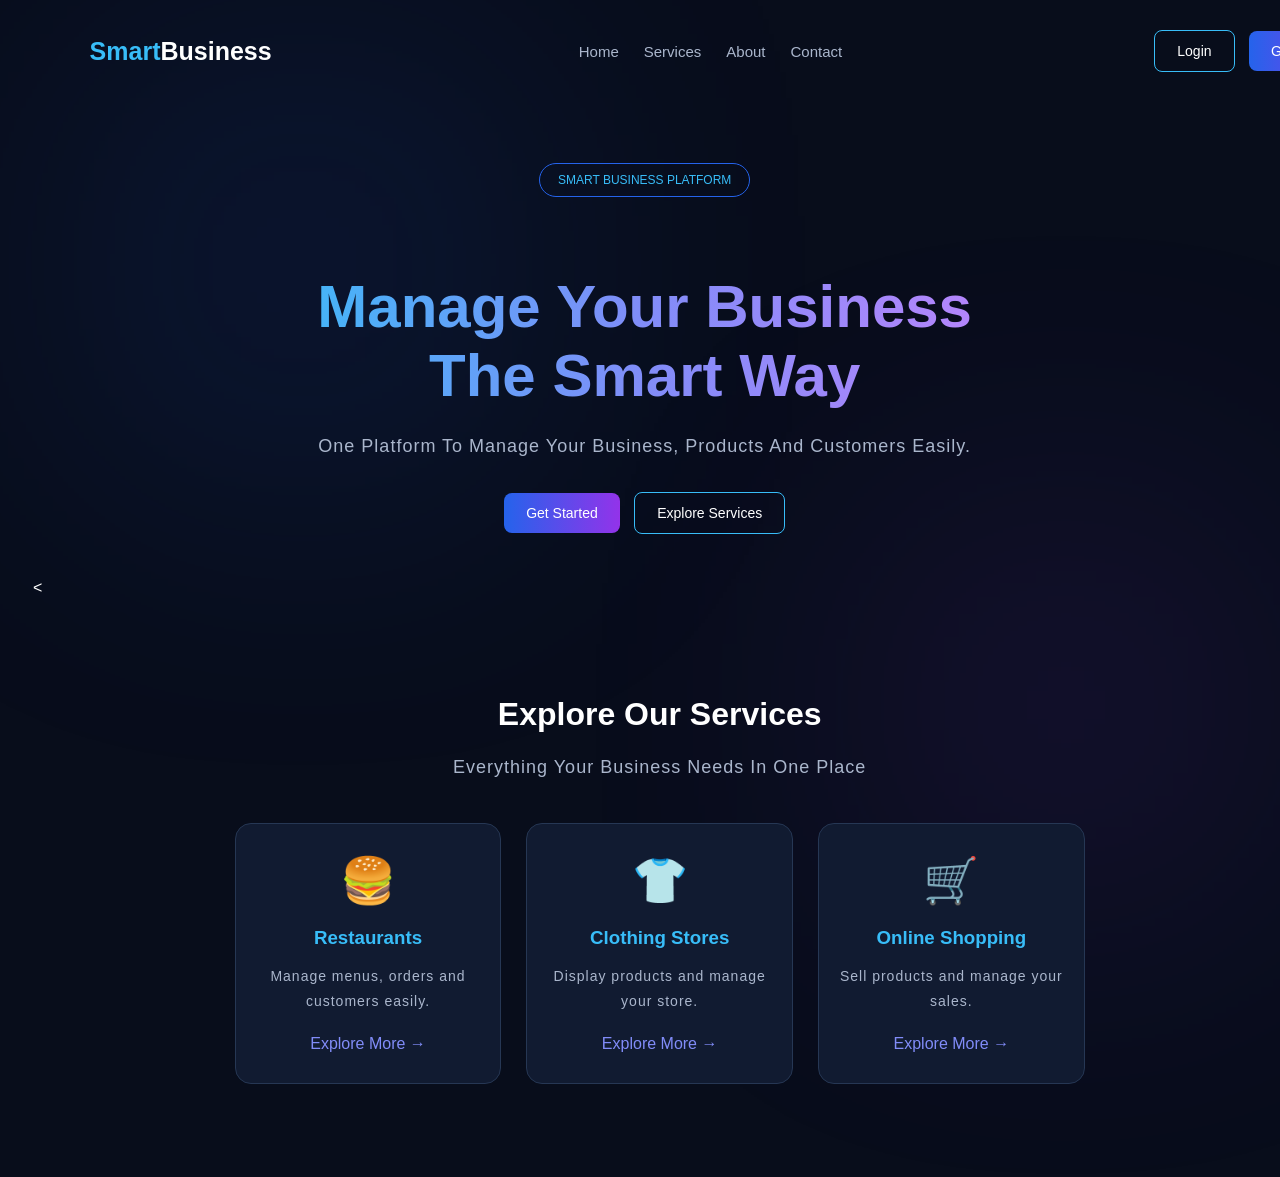
==== index.html @ e1685a40 "Update index.html" ====
<
<!DOCTYPE html>
<html lang="en">
<head>
    <meta charset="UTF-8">
    <meta name="viewport" content="width=device-width, initial-scale=1.0">
    <title>Smart Business</title>
    <link rel="stylesheet" href="style.css">
</head>

<body>

    <header>
        <div class="logo">Smart<span>Business</span></div>

        <nav>
            <a href="#">Home</a>
            <a href="#">Services</a>
            <a href="#">About</a>
            <a href="#">Contact</a>
        </nav>

        <div class="buttons">
            <button class="login" onclick="login()">Login</button>
            <button class="signup">Get Started</button>
        </div>
    </header>

    
<main>
    <section class="hero">
        <span class="tag">SMART BUSINESS PLATFORM</span>

        <h1>Manage Your Business <br> The Smart Way</h1>

        <p>
            One Platform To Manage Your Business,
            Products And Customers Easily.
        </p>

        <div class="hero-buttons">
            <button class="signup">Get Started</button>
            <button class="login">Explore Services</button>
        </div>
    </section>

    <section class="services">
        <h2>Explore Our Services</h2>

        <p class="services-text">
            Everything Your Business Needs In One Place
        </p>

        <div class="service-container">

            <div class="service-card">
                <div class="service-icon">🍔</div>
                <h3>Restaurants</h3>
                <p>Manage menus, orders and customers easily.</p>
                <a href="#">Explore More →</a>
            </div>

            <div class="service-card">
                <div class="service-icon">👕</div>
                <h3>Clothing Stores</h3>
                <p>Display products and manage your store.</p>
                <a href="#">Explore More →</a>
            </div>

            <div class="service-card">
                <div class="service-icon">🛒</div>
                <h3>Online Shopping</h3>
                <p>Sell products and manage your sales.</p>
                <a href="#">Explore More →</a>
            </div>

        </div>
    </section>
</main>

      <script src="script.js"></script>  

</body>
</html>
---- style.css ----
من
/* SMART BUSINESS - MAIN DESIGN */

* {
    margin: 0;
    padding: 0;
    box-sizing: border-box;
}

body {
    font-family: Arial, sans-serif;
    background: #080d1b;
    color: #ffffff;
    min-height: 100vh;
    display: flex;
    justify-content: center;
    align-items: center;
    text-align: center;
    padding: 25px;
}
header {
    position: absolute;
    top: 0;
    left: 0;
    width: 100%;
    padding: 25px 7%;
    display: flex;
    justify-content: space-between;
    align-items: center;
    flex-wrap: wrap;
    gap: 20px;
}

.logo {
    font-size: 25px;
    font-weight: bold;
    color: #38bdf8;
}

.logo span {
    color: white;
}

nav {
    display: flex;
    gap: 25px;
}

nav a {
    color: #aab6cc;
    text-decoration: none;
    font-size: 15px;
}

nav a:hover {
    color: #38bdf8;
}

button {
    padding: 12px 22px;
    border-radius: 8px;
    cursor: pointer;
    font-size: 14px;
    margin: 5px;
}

.login {
    background: transparent;
    border: 1px solid #38bdf8;
    color: white;
}

.signup {
    background: linear-gradient(90deg, #2563eb, #9333ea);
    border: none;
    color: white;
}

main {
    max-width: 850px;
    margin: auto;
}

main p {
    margin-bottom: 25px;
}

@media (max-width: 650px) {
    header {
        justify-content: center;
    }

    nav {
        justify-content: center;
        flex-wrap: wrap;
    }
}


h1 {
    font-size: clamp(32px, 7vw, 60px);
    font-weight: 800;
    margin-bottom: 20px;
    background: linear-gradient(
        90deg,
        #38bdf8,
        #818cf8,
        #c084fc
    );
    -webkit-background-clip: text;
    background-clip: text;
    color: transparent;
}

p {
    color: #aab6cc;
    font-size: 18px;
    line-height: 1.8;
    letter-spacing: 1px;
}

body::before {
    content: "";
    position: fixed;
    width: 350px;
    height: 350px;
    background: #2563eb;
    filter: blur(150px);
    opacity: 0.2;
    top: 10%;
    left: 10%;
    z-index: -1;
}

body::after {
    content: "";
    position: fixed;
    width: 300px;
    height: 300px;
    background: #9333ea;
    filter: blur(150px);
    opacity: 0.2;
    bottom: 5%;
    right: 5%;
    z-index: -1;
}

.hero {
    padding: 130px 15px 70px;
}

.tag {
    display: inline-block;
    color: #38bdf8;
    border: 1px solid #2563eb;
    padding: 9px 18px;
    border-radius: 30px;
    font-size: 12px;
    margin-bottom: 25px;
}

.services {
    width: 100%;
    padding: 60px 15px;
}

.services h2 {
    font-size: 32px;
    margin-bottom: 15px;
    color: #ffffff;
}

.services-text {
    color: #aab6cc;
    margin-bottom: 40px;
}

.service-container {
    display: grid;
    grid-template-columns: repeat(3, 1fr);
    gap: 25px;
    max-width: 1100px;
    margin: auto;
}

.service-card {
    background: #111b31;
    border: 1px solid #263754;
    padding: 30px 20px;
    border-radius: 16px;
    transition: 0.3s;
}

.service-card:hover {
    transform: translateY(-8px);
    border-color: #38bdf8;
}

.service-icon {
    font-size: 45px;
    margin-bottom: 20px;
}

.service-card h3 {
    color: #38bdf8;
    margin-bottom: 15px;
}

.service-card p {
    font-size: 14px;
    margin-bottom: 20px;
}

.service-card a {
    color: #818cf8;
    text-decoration: none;
}

@media (max-width: 750px) {
    .service-container {
        grid-template-columns: 1fr;
    }
}
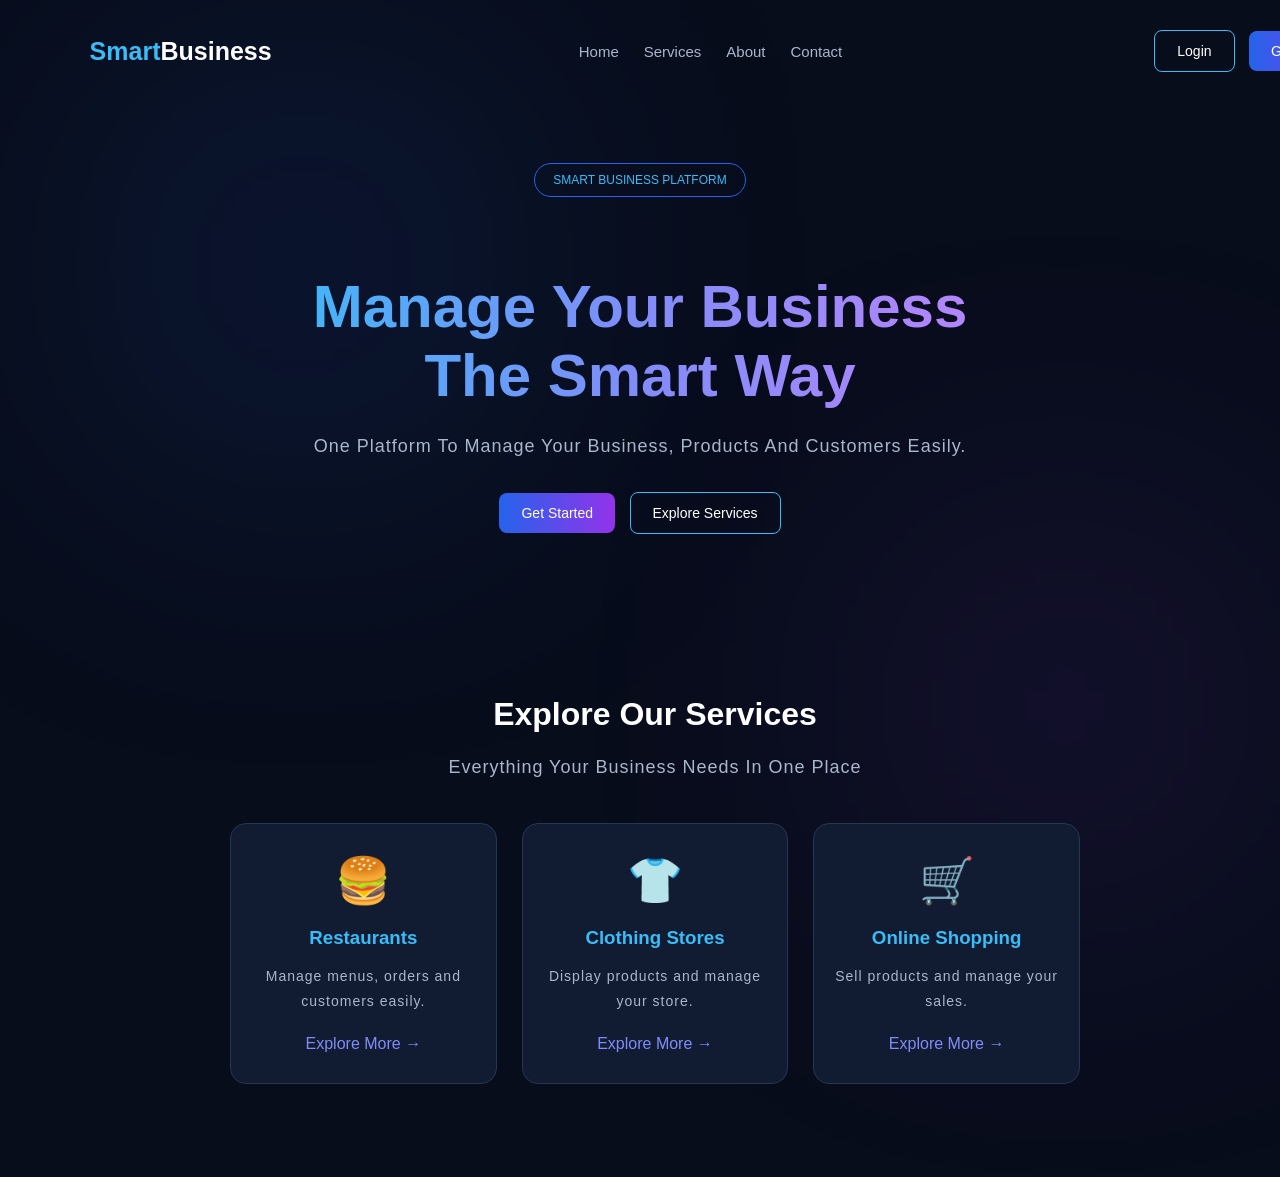
==== commit 0942100f: "Update index.html" ====
--- a/index.html
+++ b/index.html
@@ -1,7 +1,7 @@
 
-<
 <!DOCTYPE html>
 <html lang="en">
+
 <head>
     <meta charset="UTF-8">
     <meta name="viewport" content="width=device-width, initial-scale=1.0">
@@ -16,70 +16,82 @@
 
         <nav>
             <a href="#">Home</a>
-            <a href="#">Services</a>
+            <a href="#services">Services</a>
             <a href="#">About</a>
             <a href="#">Contact</a>
         </nav>
 
         <div class="buttons">
             <button class="login" onclick="login()">Login</button>
-            <button class="signup">Get Started</button>
+            <button class="signup" onclick="getStarted()">Get Started</button>
         </div>
     </header>
 
-    
-<main>
-    <section class="hero">
-        <span class="tag">SMART BUSINESS PLATFORM</span>
+    <main>
 
-        <h1>Manage Your Business <br> The Smart Way</h1>
+        <section class="hero">
+            <span class="tag">SMART BUSINESS PLATFORM</span>
 
-        <p>
-            One Platform To Manage Your Business,
-            Products And Customers Easily.
-        </p>
+            <h1>
+                Manage Your Business
+                <br>
+                The Smart Way
+            </h1>
 
-        <div class="hero-buttons">
-            <button class="signup">Get Started</button>
-            <button class="login">Explore Services</button>
-        </div>
-    </section>
+            <p>
+                One Platform To Manage Your Business,
+                Products And Customers Easily.
+            </p>
 
-    <section class="services">
-        <h2>Explore Our Services</h2>
+            <div class="hero-buttons">
+                <button class="signup" onclick="getStarted()">
+                    Get Started
+                </button>
 
-        <p class="services-text">
-            Everything Your Business Needs In One Place
-        </p>
+                <button class="login" onclick="document.getElementById('services').scrollIntoView({behavior:'smooth'})">
+                    Explore Services
+                </button>
+            </div>
+        </section>
 
-        <div class="service-container">
+        <section class="services" id="services">
 
-            <div class="service-card">
-                <div class="service-icon">🍔</div>
-                <h3>Restaurants</h3>
-                <p>Manage menus, orders and customers easily.</p>
-                <a href="#">Explore More →</a>
+            <h2>Explore Our Services</h2>
+
+            <p class="services-text">
+                Everything Your Business Needs In One Place
+            </p>
+
+            <div class="service-container">
+
+                <div class="service-card">
+                    <div class="service-icon">🍔</div>
+                    <h3>Restaurants</h3>
+                    <p>Manage menus, orders and customers easily.</p>
+                    <a href="#">Explore More →</a>
+                </div>
+
+                <div class="service-card">
+                    <div class="service-icon">👕</div>
+                    <h3>Clothing Stores</h3>
+                    <p>Display products and manage your store.</p>
+                    <a href="#">Explore More →</a>
+                </div>
+
+                <div class="service-card">
+                    <div class="service-icon">🛒</div>
+                    <h3>Online Shopping</h3>
+                    <p>Sell products and manage your sales.</p>
+                    <a href="#">Explore More →</a>
+                </div>
+
             </div>
 
-            <div class="service-card">
-                <div class="service-icon">👕</div>
-                <h3>Clothing Stores</h3>
-                <p>Display products and manage your store.</p>
-                <a href="#">Explore More →</a>
-            </div>
+        </section>
 
-            <div class="service-card">
-                <div class="service-icon">🛒</div>
-                <h3>Online Shopping</h3>
-                <p>Sell products and manage your sales.</p>
-                <a href="#">Explore More →</a>
-            </div>
+    </main>
 
-        </div>
-    </section>
-</main>
-
-      <script src="script.js"></script>  
+    <script src="script.js"></script>
 
 </body>
 </html>
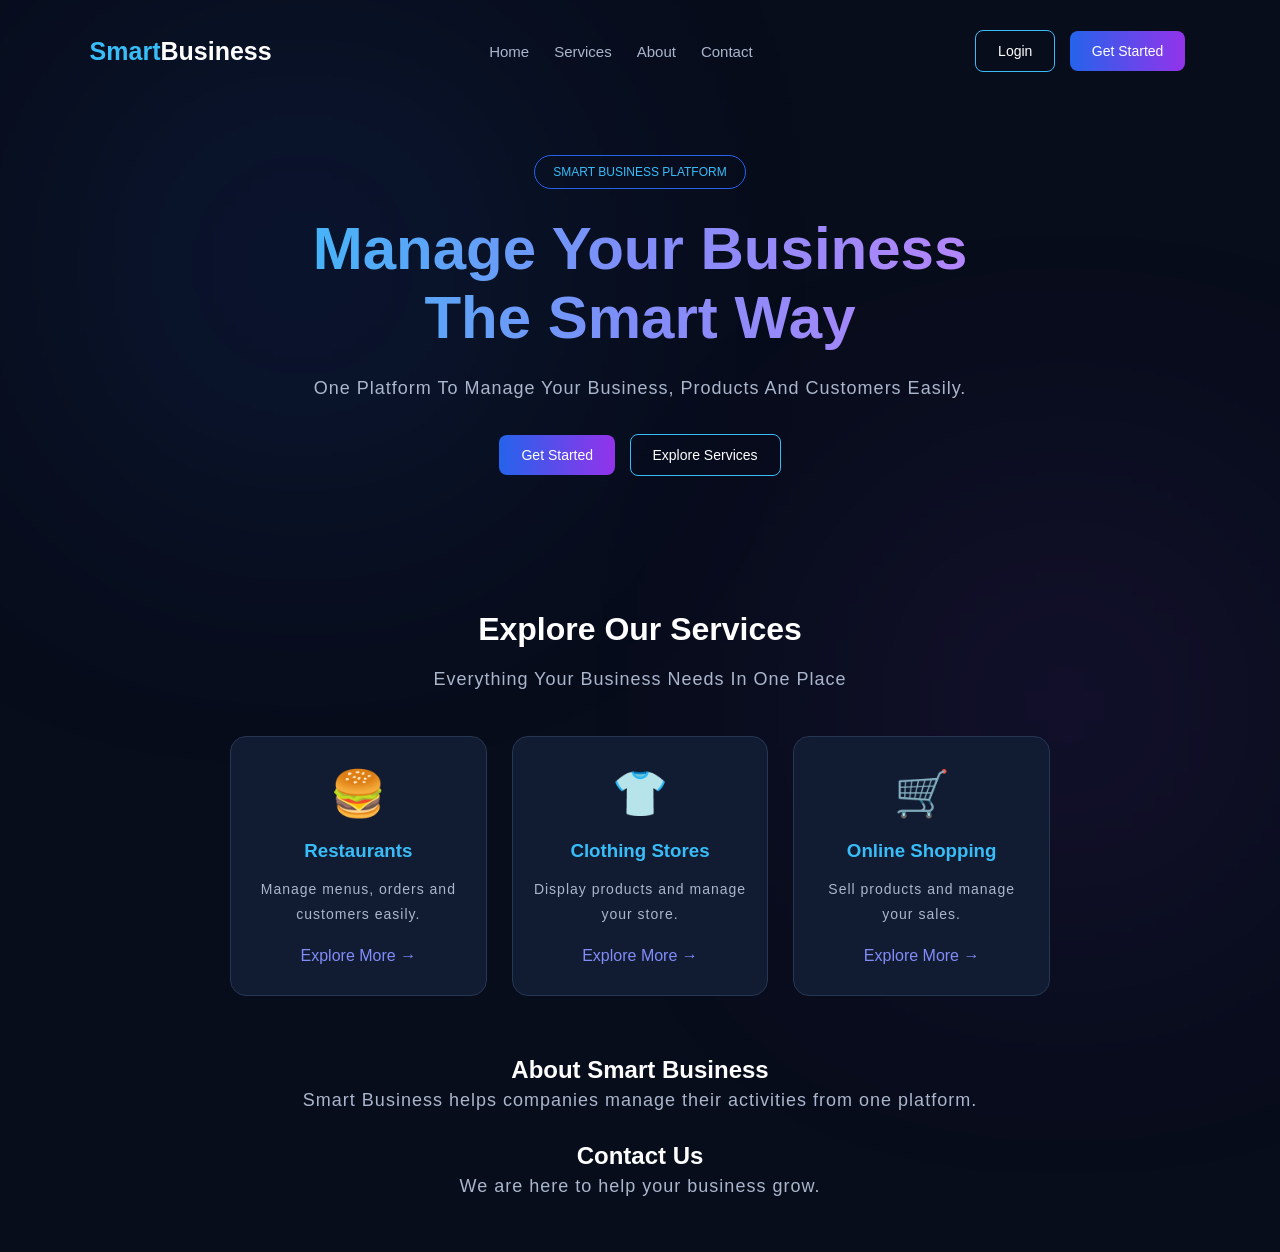
==== commit f03d900d: "Update index.html" ====
--- a/index.html
+++ b/index.html
@@ -1,3 +1,4 @@
+
 
 <!DOCTYPE html>
 <html lang="en">
@@ -15,21 +16,27 @@
         <div class="logo">Smart<span>Business</span></div>
 
         <nav>
-            <a href="#">Home</a>
+            <a href="index.html">Home</a>
             <a href="#services">Services</a>
-            <a href="#">About</a>
-            <a href="#">Contact</a>
+            <a href="#about">About</a>
+            <a href="#contact">Contact</a>
         </nav>
 
         <div class="buttons">
-            <button class="login" onclick="login()">Login</button>
-            <button class="signup" onclick="getStarted()">Get Started</button>
+            <button class="login" onclick="window.location.href='login.html'">
+                Login
+            </button>
+
+            <button class="signup" onclick="window.location.href='login.html'">
+                Get Started
+            </button>
         </div>
     </header>
 
     <main>
 
         <section class="hero">
+
             <span class="tag">SMART BUSINESS PLATFORM</span>
 
             <h1>
@@ -44,14 +51,17 @@
             </p>
 
             <div class="hero-buttons">
-                <button class="signup" onclick="getStarted()">
+
+                <button class="signup" onclick="window.location.href='login.html'">
                     Get Started
                 </button>
 
                 <button class="login" onclick="document.getElementById('services').scrollIntoView({behavior:'smooth'})">
                     Explore Services
                 </button>
+
             </div>
+
         </section>
 
         <section class="services" id="services">
@@ -89,6 +99,19 @@
 
         </section>
 
+        <section id="about">
+            <h2>About Smart Business</h2>
+            <p>
+                Smart Business helps companies manage
+                their activities from one platform.
+            </p>
+        </section>
+
+        <section id="contact">
+            <h2>Contact Us</h2>
+            <p>We are here to help your business grow.</p>
+        </section>
+
     </main>
 
     <script src="script.js"></script>
--- a/style.css
+++ b/style.css
@@ -1,4 +1,4 @@
-من
+
 /* SMART BUSINESS - MAIN DESIGN */
 
 * {
@@ -221,3 +221,62 @@
         grid-template-columns: 1fr;
     }
 }
+
+/* LOGIN PAGE DESIGN */
+
+.login-container {
+    width: 100%;
+    max-width: 430px;
+    margin: 100px auto 40px;
+    padding: 40px 30px;
+    background: #111b31;
+    border: 1px solid #263754;
+    border-radius: 18px;
+    text-align: left;
+}
+
+.login-container h1 {
+    font-size: 32px;
+    margin-bottom: 15px;
+}
+
+.login-container p {
+    font-size: 14px;
+    margin-bottom: 25px;
+}
+
+.login-container label {
+    display: block;
+    color: #ffffff;
+    margin: 18px 0 8px;
+}
+
+.login-container input {
+    width: 100%;
+    padding: 14px;
+    border-radius: 8px;
+    border: 1px solid #263754;
+    background: #080d1b;
+    color: white;
+    outline: none;
+    font-size: 15px;
+}
+
+.login-container input:focus {
+    border-color: #38bdf8;
+}
+
+.login-container button {
+    width: 100%;
+    margin: 25px 0 10px;
+}
+
+.back-home {
+    text-align: center;
+}
+
+.back-home a {
+    color: #38bdf8;
+    text-decoration: none;
+}
+
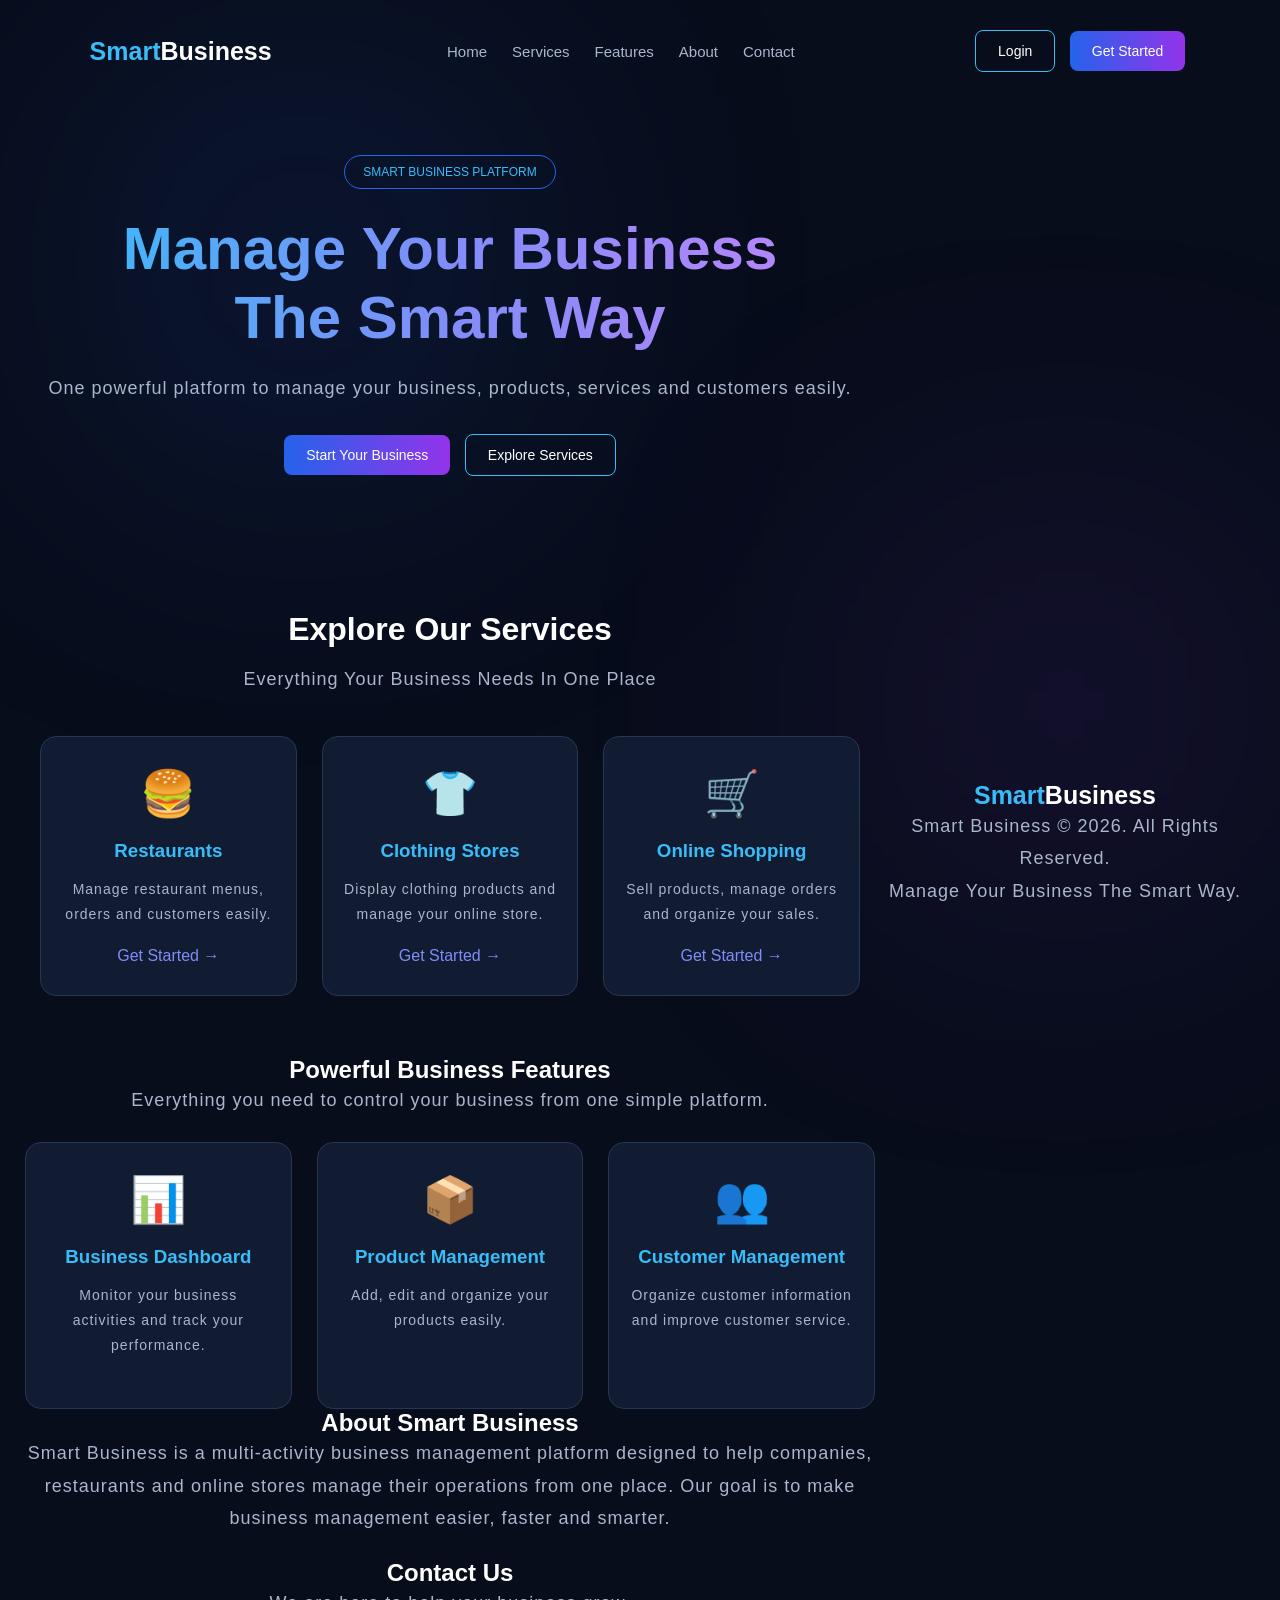
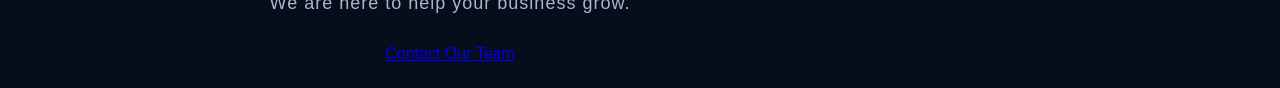
==== commit 8a684572: "Update index.html" ====
--- a/index.html
+++ b/index.html
@@ -1,3 +1,4 @@
+
 
 
 <!DOCTYPE html>
@@ -6,38 +7,53 @@
 <head>
     <meta charset="UTF-8">
     <meta name="viewport" content="width=device-width, initial-scale=1.0">
-    <title>Smart Business</title>
+
+    <title>Smart Business | Business Management Platform</title>
+
+    <meta name="description" content="Smart Business is an all-in-one platform for managing businesses, stores, products and customers.">
+
     <link rel="stylesheet" href="style.css">
 </head>
 
 <body>
 
+    <!-- HEADER -->
     <header>
-        <div class="logo">Smart<span>Business</span></div>
+        <div class="logo">
+            Smart<span>Business</span>
+        </div>
 
         <nav>
             <a href="index.html">Home</a>
             <a href="#services">Services</a>
+            <a href="#features">Features</a>
             <a href="#about">About</a>
             <a href="#contact">Contact</a>
         </nav>
 
         <div class="buttons">
-            <button class="login" onclick="window.location.href='login.html'">
+            <button class="login"
+                onclick="window.location.href='login.html'">
                 Login
             </button>
 
-            <button class="signup" onclick="window.location.href='login.html'">
+            <button class="signup"
+                onclick="window.location.href='register.html'">
                 Get Started
             </button>
         </div>
     </header>
 
+
+    <!-- MAIN -->
     <main>
 
+        <!-- HERO SECTION -->
         <section class="hero">
 
-            <span class="tag">SMART BUSINESS PLATFORM</span>
+            <span class="tag">
+                SMART BUSINESS PLATFORM
+            </span>
 
             <h1>
                 Manage Your Business
@@ -46,17 +62,19 @@
             </h1>
 
             <p>
-                One Platform To Manage Your Business,
-                Products And Customers Easily.
+                One powerful platform to manage your business,
+                products, services and customers easily.
             </p>
 
             <div class="hero-buttons">
 
-                <button class="signup" onclick="window.location.href='login.html'">
-                    Get Started
+                <button class="signup"
+                    onclick="window.location.href='register.html'">
+                    Start Your Business
                 </button>
 
-                <button class="login" onclick="document.getElementById('services').scrollIntoView({behavior:'smooth'})">
+                <button class="login"
+                    onclick="document.getElementById('services').scrollIntoView({behavior:'smooth'})">
                     Explore Services
                 </button>
 
@@ -64,6 +82,8 @@
 
         </section>
 
+
+        <!-- SERVICES SECTION -->
         <section class="services" id="services">
 
             <h2>Explore Our Services</h2>
@@ -76,43 +96,154 @@
 
                 <div class="service-card">
                     <div class="service-icon">🍔</div>
+
                     <h3>Restaurants</h3>
-                    <p>Manage menus, orders and customers easily.</p>
-                    <a href="#">Explore More →</a>
-                </div>
+
+                    <p>
+                        Manage restaurant menus,
+                        orders and customers easily.
+                    </p>
+
+                    <a href="register.html">
+                        Get Started →
+                    </a>
+                </div>
+
 
                 <div class="service-card">
                     <div class="service-icon">👕</div>
+
                     <h3>Clothing Stores</h3>
-                    <p>Display products and manage your store.</p>
-                    <a href="#">Explore More →</a>
-                </div>
+
+                    <p>
+                        Display clothing products
+                        and manage your online store.
+                    </p>
+
+                    <a href="register.html">
+                        Get Started →
+                    </a>
+                </div>
+
 
                 <div class="service-card">
                     <div class="service-icon">🛒</div>
+
                     <h3>Online Shopping</h3>
-                    <p>Sell products and manage your sales.</p>
-                    <a href="#">Explore More →</a>
+
+                    <p>
+                        Sell products, manage orders
+                        and organize your sales.
+                    </p>
+
+                    <a href="register.html">
+                        Get Started →
+                    </a>
                 </div>
 
             </div>
 
         </section>
 
-        <section id="about">
+
+        <!-- FEATURES SECTION -->
+        <section id="features" class="features">
+
+            <h2>Powerful Business Features</h2>
+
+            <p>
+                Everything you need to control your business
+                from one simple platform.
+            </p>
+
+            <div class="service-container">
+
+                <div class="service-card">
+                    <div class="service-icon">📊</div>
+                    <h3>Business Dashboard</h3>
+                    <p>
+                        Monitor your business activities
+                        and track your performance.
+                    </p>
+                </div>
+
+                <div class="service-card">
+                    <div class="service-icon">📦</div>
+                    <h3>Product Management</h3>
+                    <p>
+                        Add, edit and organize
+                        your products easily.
+                    </p>
+                </div>
+
+                <div class="service-card">
+                    <div class="service-icon">👥</div>
+                    <h3>Customer Management</h3>
+                    <p>
+                        Organize customer information
+                        and improve customer service.
+                    </p>
+                </div>
+
+            </div>
+
+        </section>
+
+
+        <!-- ABOUT SECTION -->
+        <section id="about" class="about">
+
             <h2>About Smart Business</h2>
-            <p>
-                Smart Business helps companies manage
-                their activities from one platform.
-            </p>
-        </section>
-
-        <section id="contact">
+
+            <p>
+                Smart Business is a multi-activity business
+                management platform designed to help companies,
+                restaurants and online stores manage their
+                operations from one place.
+
+                Our goal is to make business management
+                easier, faster and smarter.
+            </p>
+
+        </section>
+
+
+        <!-- CONTACT SECTION -->
+        <section id="contact" class="contact">
+
             <h2>Contact Us</h2>
-            <p>We are here to help your business grow.</p>
+
+            <p>
+                We are here to help your business grow.
+            </p>
+
+            <a href="mailto:contact@smartbusiness.com">
+                Contact Our Team
+            </a>
+
         </section>
 
     </main>
+
+
+    <!-- FOOTER -->
+    <footer>
+
+        <div class="logo">
+            Smart<span>Business</span>
+        </div>
+
+        <p>
+            Smart Business © 2026.
+            All Rights Reserved.
+        </p>
+
+        <p>
+            Manage Your Business The Smart Way.
+        </p>
+
+    </footer>
+
 
     <script src="script.js"></script>
 
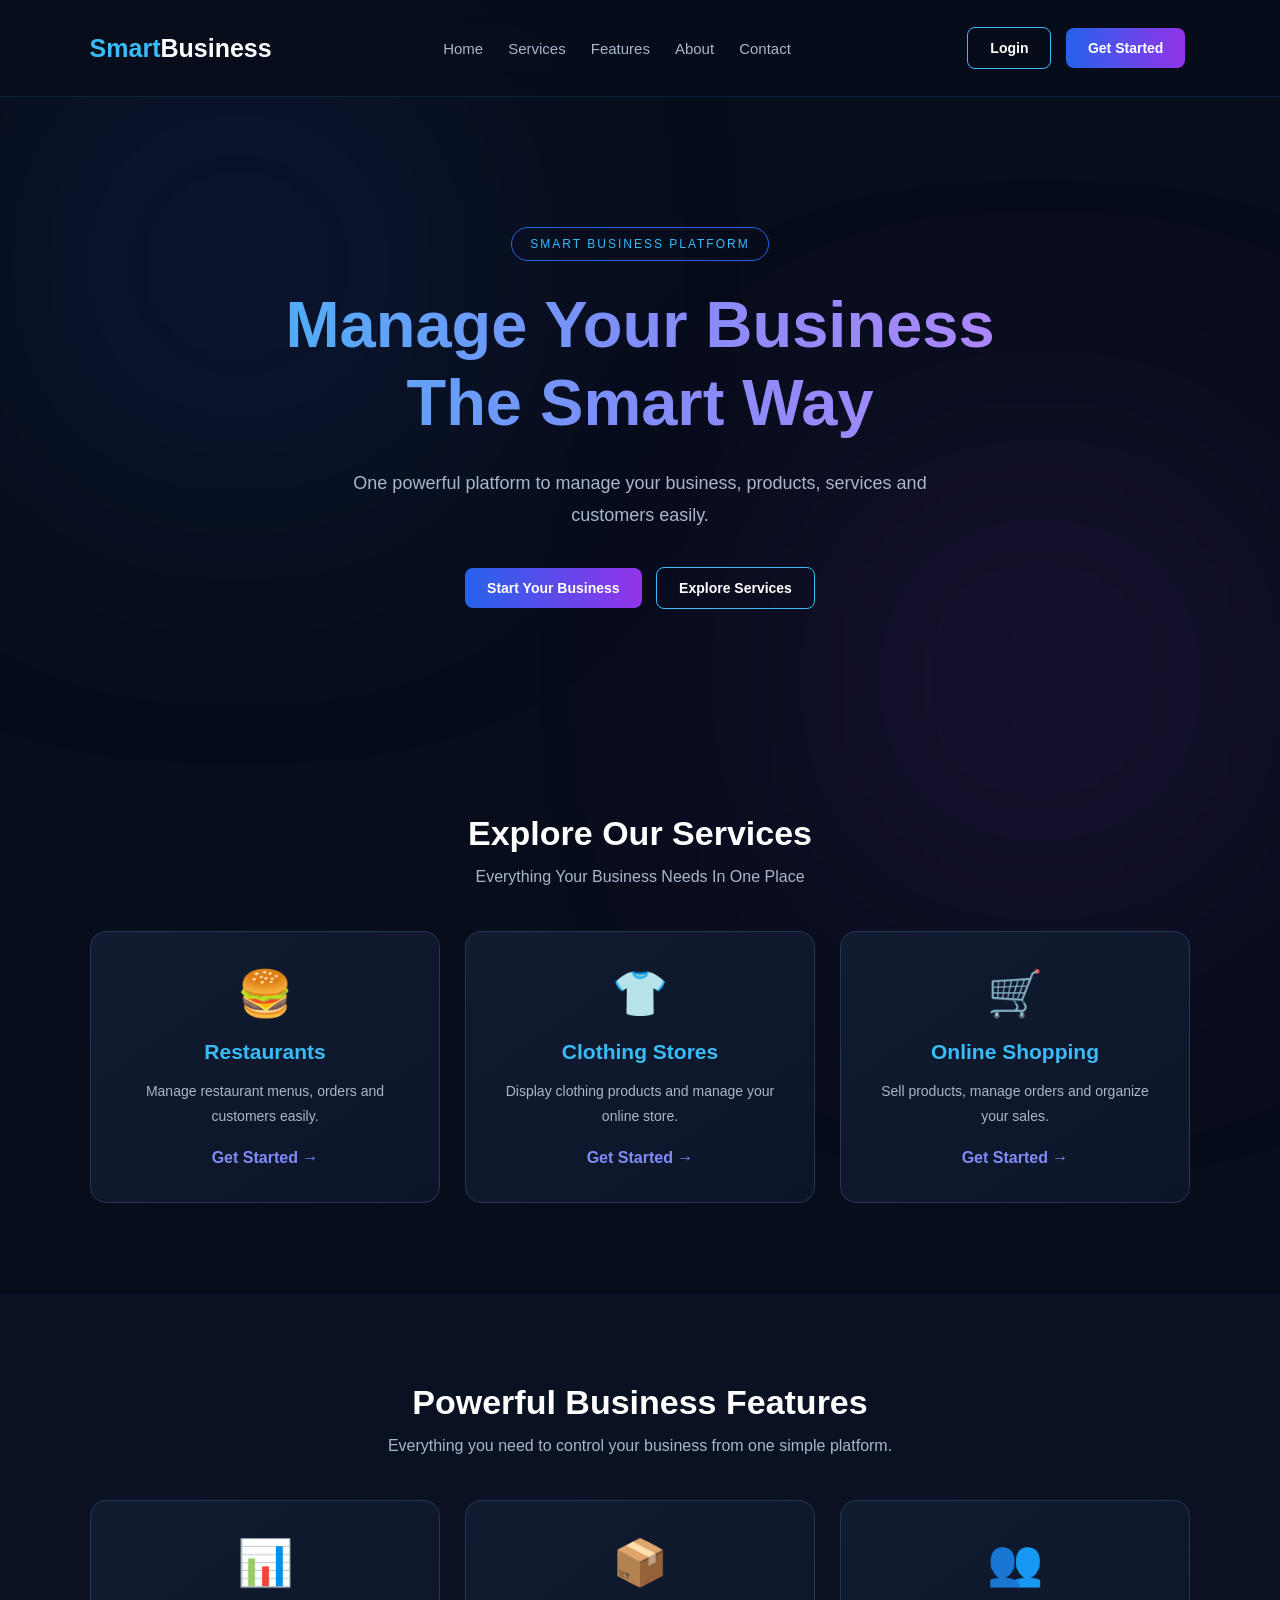
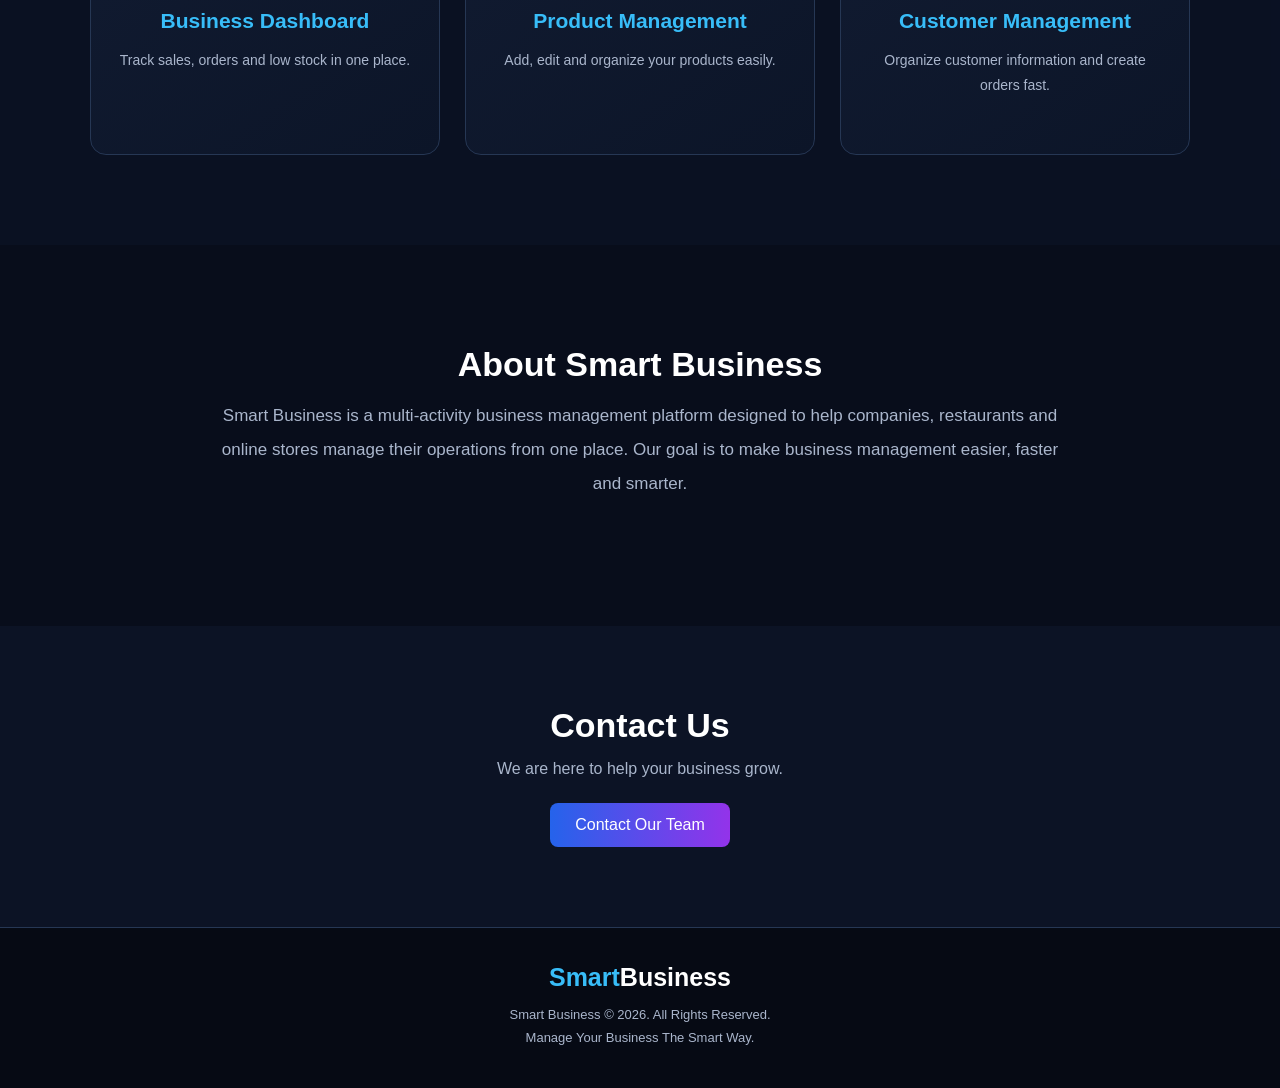
==== commit 6ed866c8: "Update index.html" ====
--- a/index.html
+++ b/index.html
@@ -1,4 +1,3 @@
-
 
 
 <!DOCTYPE html>
@@ -7,15 +6,17 @@
 <head>
     <meta charset="UTF-8">
     <meta name="viewport" content="width=device-width, initial-scale=1.0">
+    <meta name="theme-color" content="#080d1b">
 
     <title>Smart Business | Business Management Platform</title>
 
     <meta name="description" content="Smart Business is an all-in-one platform for managing businesses, stores, products and customers.">
 
+    <link rel="icon" href="data:image/svg+xml,<svg xmlns=%22http://www.w3.org/2000/svg%22 viewBox=%220 0 100 100%22><text y=%22.9em%22 font-size=%2290%22>📊</text></svg>">
     <link rel="stylesheet" href="style.css">
 </head>
 
-<body>
+<body id="top">
 
     <!-- HEADER -->
     <header>
@@ -23,8 +24,8 @@
             Smart<span>Business</span>
         </div>
 
-        <nav>
-            <a href="index.html">Home</a>
+        <nav aria-label="Main navigation">
+            <a href="#top">Home</a>
             <a href="#services">Services</a>
             <a href="#features">Features</a>
             <a href="#about">About</a>
@@ -32,12 +33,12 @@
         </nav>
 
         <div class="buttons">
-            <button class="login"
+            <button class="login" aria-label="Go to login page"
                 onclick="window.location.href='login.html'">
                 Login
             </button>
 
-            <button class="signup"
+            <button class="signup" aria-label="Create a new account"
                 onclick="window.location.href='register.html'">
                 Get Started
             </button>
@@ -51,9 +52,7 @@
         <!-- HERO SECTION -->
         <section class="hero">
 
-            <span class="tag">
-                SMART BUSINESS PLATFORM
-            </span>
+            <span class="tag">SMART BUSINESS PLATFORM</span>
 
             <h1>
                 Manage Your Business
@@ -84,9 +83,9 @@
 
 
         <!-- SERVICES SECTION -->
-        <section class="services" id="services">
-
-            <h2>Explore Our Services</h2>
+        <section class="services" id="services" aria-labelledby="servicesTitle">
+
+            <h2 id="servicesTitle">Explore Our Services</h2>
 
             <p class="services-text">
                 Everything Your Business Needs In One Place
@@ -95,50 +94,24 @@
             <div class="service-container">
 
                 <div class="service-card">
-                    <div class="service-icon">🍔</div>
-
+                    <div class="service-icon" aria-hidden="true">🍔</div>
                     <h3>Restaurants</h3>
-
-                    <p>
-                        Manage restaurant menus,
-                        orders and customers easily.
-                    </p>
-
-                    <a href="register.html">
-                        Get Started →
-                    </a>
-                </div>
-
-
-                <div class="service-card">
-                    <div class="service-icon">👕</div>
-
+                    <p>Manage restaurant menus, orders and customers easily.</p>
+                    <a href="register.html">Get Started →</a>
+                </div>
+
+                <div class="service-card">
+                    <div class="service-icon" aria-hidden="true">👕</div>
                     <h3>Clothing Stores</h3>
-
-                    <p>
-                        Display clothing products
-                        and manage your online store.
-                    </p>
-
-                    <a href="register.html">
-                        Get Started →
-                    </a>
-                </div>
-
-
-                <div class="service-card">
-                    <div class="service-icon">🛒</div>
-
+                    <p>Display clothing products and manage your online store.</p>
+                    <a href="register.html">Get Started →</a>
+                </div>
+
+                <div class="service-card">
+                    <div class="service-icon" aria-hidden="true">🛒</div>
                     <h3>Online Shopping</h3>
-
-                    <p>
-                        Sell products, manage orders
-                        and organize your sales.
-                    </p>
-
-                    <a href="register.html">
-                        Get Started →
-                    </a>
+                    <p>Sell products, manage orders and organize your sales.</p>
+                    <a href="register.html">Get Started →</a>
                 </div>
 
             </div>
@@ -147,9 +120,9 @@
 
 
         <!-- FEATURES SECTION -->
-        <section id="features" class="features">
-
-            <h2>Powerful Business Features</h2>
+        <section id="features" class="features" aria-labelledby="featuresTitle">
+
+            <h2 id="featuresTitle">Powerful Business Features</h2>
 
             <p>
                 Everything you need to control your business
@@ -159,30 +132,21 @@
             <div class="service-container">
 
                 <div class="service-card">
-                    <div class="service-icon">📊</div>
+                    <div class="service-icon" aria-hidden="true">📊</div>
                     <h3>Business Dashboard</h3>
-                    <p>
-                        Monitor your business activities
-                        and track your performance.
-                    </p>
-                </div>
-
-                <div class="service-card">
-                    <div class="service-icon">📦</div>
+                    <p>Track sales, orders and low stock in one place.</p>
+                </div>
+
+                <div class="service-card">
+                    <div class="service-icon" aria-hidden="true">📦</div>
                     <h3>Product Management</h3>
-                    <p>
-                        Add, edit and organize
-                        your products easily.
-                    </p>
-                </div>
-
-                <div class="service-card">
-                    <div class="service-icon">👥</div>
+                    <p>Add, edit and organize your products easily.</p>
+                </div>
+
+                <div class="service-card">
+                    <div class="service-icon" aria-hidden="true">👥</div>
                     <h3>Customer Management</h3>
-                    <p>
-                        Organize customer information
-                        and improve customer service.
-                    </p>
+                    <p>Organize customer information and create orders fast.</p>
                 </div>
 
             </div>
@@ -191,16 +155,15 @@
 
 
         <!-- ABOUT SECTION -->
-        <section id="about" class="about">
-
-            <h2>About Smart Business</h2>
+        <section id="about" class="about" aria-labelledby="aboutTitle">
+
+            <h2 id="aboutTitle">About Smart Business</h2>
 
             <p>
                 Smart Business is a multi-activity business
                 management platform designed to help companies,
                 restaurants and online stores manage their
                 operations from one place.
-
                 Our goal is to make business management
                 easier, faster and smarter.
             </p>
@@ -209,13 +172,11 @@
 
 
         <!-- CONTACT SECTION -->
-        <section id="contact" class="contact">
-
-            <h2>Contact Us</h2>
-
-            <p>
-                We are here to help your business grow.
-            </p>
+        <section id="contact" class="contact" aria-labelledby="contactTitle">
+
+            <h2 id="contactTitle">Contact Us</h2>
+
+            <p>We are here to help your business grow.</p>
 
             <a href="mailto:contact@smartbusiness.com">
                 Contact Our Team
@@ -233,19 +194,11 @@
             Smart<span>Business</span>
         </div>
 
-        <p>
-            Smart Business © 2026.
-            All Rights Reserved.
-        </p>
-
-        <p>
-            Manage Your Business The Smart Way.
-        </p>
+        <p>Smart Business © 2026. All Rights Reserved.</p>
+
+        <p>Manage Your Business The Smart Way.</p>
 
     </footer>
 
-
-    <script src="script.js"></script>
-
 </body>
-</html>
+</html>
--- a/style.css
+++ b/style.css
@@ -1,123 +1,36 @@
 
-/* SMART BUSINESS - MAIN DESIGN */
+/* =================================
+   SMART BUSINESS - PROFESSIONAL V2
+================================= */
 
 * {
     margin: 0;
     padding: 0;
     box-sizing: border-box;
+    scroll-behavior: smooth;
+}
+
+:root {
+    --bg: #080d1b;
+    --card: #111b31;
+    --border: #263754;
+    --primary: #38bdf8;
+    --secondary: #818cf8;
+    --purple: #9333ea;
+    --text: #ffffff;
+    --muted: #aab6cc;
 }
 
 body {
     font-family: Arial, sans-serif;
-    background: #080d1b;
-    color: #ffffff;
+    background: var(--bg);
+    color: var(--text);
     min-height: 100vh;
-    display: flex;
-    justify-content: center;
-    align-items: center;
     text-align: center;
-    padding: 25px;
-}
-header {
-    position: absolute;
-    top: 0;
-    left: 0;
-    width: 100%;
-    padding: 25px 7%;
-    display: flex;
-    justify-content: space-between;
-    align-items: center;
-    flex-wrap: wrap;
-    gap: 20px;
-}
-
-.logo {
-    font-size: 25px;
-    font-weight: bold;
-    color: #38bdf8;
-}
-
-.logo span {
-    color: white;
-}
-
-nav {
-    display: flex;
-    gap: 25px;
-}
-
-nav a {
-    color: #aab6cc;
-    text-decoration: none;
-    font-size: 15px;
-}
-
-nav a:hover {
-    color: #38bdf8;
-}
-
-button {
-    padding: 12px 22px;
-    border-radius: 8px;
-    cursor: pointer;
-    font-size: 14px;
-    margin: 5px;
-}
-
-.login {
-    background: transparent;
-    border: 1px solid #38bdf8;
-    color: white;
-}
-
-.signup {
-    background: linear-gradient(90deg, #2563eb, #9333ea);
-    border: none;
-    color: white;
-}
-
-main {
-    max-width: 850px;
-    margin: auto;
-}
-
-main p {
-    margin-bottom: 25px;
-}
-
-@media (max-width: 650px) {
-    header {
-        justify-content: center;
-    }
-
-    nav {
-        justify-content: center;
-        flex-wrap: wrap;
-    }
-}
-
-
-h1 {
-    font-size: clamp(32px, 7vw, 60px);
-    font-weight: 800;
-    margin-bottom: 20px;
-    background: linear-gradient(
-        90deg,
-        #38bdf8,
-        #818cf8,
-        #c084fc
-    );
-    -webkit-background-clip: text;
-    background-clip: text;
-    color: transparent;
-}
-
-p {
-    color: #aab6cc;
-    font-size: 18px;
-    line-height: 1.8;
-    letter-spacing: 1px;
-}
+    overflow-x: hidden;
+}
+
+/* BACKGROUND EFFECTS */
 
 body::before {
     content: "";
@@ -128,51 +41,181 @@
     filter: blur(150px);
     opacity: 0.2;
     top: 10%;
-    left: 10%;
+    left: 5%;
     z-index: -1;
+    pointer-events: none;
 }
 
 body::after {
     content: "";
     position: fixed;
-    width: 300px;
-    height: 300px;
+    width: 350px;
+    height: 350px;
     background: #9333ea;
     filter: blur(150px);
     opacity: 0.2;
     bottom: 5%;
     right: 5%;
     z-index: -1;
-}
+    pointer-events: none;
+}
+
+/* HEADER */
+
+header {
+    position: relative;
+    width: 100%;
+    padding: 22px 7%;
+    display: flex;
+    justify-content: space-between;
+    align-items: center;
+    flex-wrap: wrap;
+    gap: 20px;
+    background: rgba(8, 13, 27, 0.85);
+    border-bottom: 1px solid rgba(56, 189, 248, 0.12);
+    backdrop-filter: blur(15px);
+}
+
+.logo {
+    font-size: 25px;
+    font-weight: bold;
+    color: var(--primary);
+}
+
+.logo span {
+    color: white;
+}
+
+nav {
+    display: flex;
+    gap: 25px;
+    flex-wrap: wrap;
+}
+
+nav a {
+    color: var(--muted);
+    text-decoration: none;
+    font-size: 15px;
+    transition: 0.3s;
+}
+
+nav a:hover {
+    color: var(--primary);
+}
+
+/* BUTTONS */
+
+button {
+    padding: 12px 22px;
+    border-radius: 8px;
+    cursor: pointer;
+    font-size: 14px;
+    font-weight: bold;
+    margin: 5px;
+    transition: 0.3s;
+}
+
+button:hover {
+    transform: translateY(-3px);
+    opacity: 0.9;
+}
+
+.login {
+    background: transparent;
+    border: 1px solid var(--primary);
+    color: white;
+}
+
+.signup {
+    background: linear-gradient(
+        90deg,
+        #2563eb,
+        #9333ea
+    );
+    border: none;
+    color: white;
+}
+
+/* MAIN */
+
+main {
+    width: 100%;
+    margin: auto;
+}
+
+main p {
+    margin-bottom: 25px;
+}
+
+/* HERO */
 
 .hero {
-    padding: 130px 15px 70px;
+    padding: 130px 20px 110px;
+    max-width: 1100px;
+    margin: auto;
 }
 
 .tag {
     display: inline-block;
-    color: #38bdf8;
+    color: var(--primary);
     border: 1px solid #2563eb;
     padding: 9px 18px;
     border-radius: 30px;
     font-size: 12px;
     margin-bottom: 25px;
-}
-
-.services {
+    letter-spacing: 2px;
+}
+
+h1 {
+    font-size: clamp(32px, 7vw, 65px);
+    font-weight: 800;
+    line-height: 1.2;
+    margin-bottom: 25px;
+
+    background: linear-gradient(
+        90deg,
+        #38bdf8,
+        #818cf8,
+        #c084fc
+    );
+
+    -webkit-background-clip: text;
+    background-clip: text;
+    color: transparent;
+}
+
+.hero p {
+    max-width: 650px;
+    margin: 0 auto 30px;
+    color: var(--muted);
+    font-size: 18px;
+    line-height: 1.8;
+}
+
+.hero-buttons {
+    margin-top: 25px;
+}
+
+/* SERVICES */
+
+.services,
+.features {
     width: 100%;
-    padding: 60px 15px;
-}
-
-.services h2 {
-    font-size: 32px;
+    padding: 90px 7%;
+}
+
+.services h2,
+.features h2,
+.about h2,
+.contact h2 {
+    font-size: 34px;
     margin-bottom: 15px;
-    color: #ffffff;
+    color: white;
 }
 
 .services-text {
-    color: #aab6cc;
-    margin-bottom: 40px;
+    color: var(--muted);
+    margin-bottom: 45px;
 }
 
 .service-container {
@@ -184,16 +227,22 @@
 }
 
 .service-card {
-    background: #111b31;
-    border: 1px solid #263754;
-    padding: 30px 20px;
+    background: linear-gradient(
+        145deg,
+        #111b31,
+        #0c1528
+    );
+
+    border: 1px solid var(--border);
+    padding: 35px 25px;
     border-radius: 16px;
     transition: 0.3s;
 }
 
 .service-card:hover {
     transform: translateY(-8px);
-    border-color: #38bdf8;
+    border-color: var(--primary);
+    box-shadow: 0 15px 35px rgba(56, 189, 248, 0.08);
 }
 
 .service-icon {
@@ -202,35 +251,104 @@
 }
 
 .service-card h3 {
-    color: #38bdf8;
+    color: var(--primary);
     margin-bottom: 15px;
+    font-size: 21px;
 }
 
 .service-card p {
+    color: var(--muted);
     font-size: 14px;
+    line-height: 1.8;
     margin-bottom: 20px;
 }
 
 .service-card a {
-    color: #818cf8;
+    color: var(--secondary);
     text-decoration: none;
-}
-
-@media (max-width: 750px) {
-    .service-container {
-        grid-template-columns: 1fr;
-    }
-}
-
-/* LOGIN PAGE DESIGN */
+    font-weight: bold;
+}
+
+.service-card a:hover {
+    color: var(--primary);
+}
+
+/* FEATURES */
+
+.features {
+    background: rgba(17, 27, 49, 0.35);
+}
+
+.features > p {
+    color: var(--muted);
+    margin-bottom: 45px;
+}
+
+/* ABOUT */
+
+.about {
+    padding: 100px 20px;
+    max-width: 900px;
+    margin: auto;
+}
+
+.about p {
+    color: var(--muted);
+    line-height: 2;
+    font-size: 17px;
+}
+
+/* CONTACT */
+
+.contact {
+    padding: 80px 20px;
+    background: rgba(17, 27, 49, 0.5);
+}
+
+.contact p {
+    color: var(--muted);
+}
+
+.contact a {
+    display: inline-block;
+    padding: 13px 25px;
+    color: white;
+    text-decoration: none;
+    border-radius: 8px;
+    background: linear-gradient(
+        90deg,
+        #2563eb,
+        #9333ea
+    );
+}
+
+/* FOOTER */
+
+footer {
+    padding: 35px 20px;
+    background: #060a14;
+    border-top: 1px solid var(--border);
+}
+
+footer .logo {
+    margin-bottom: 15px;
+}
+
+footer p {
+    font-size: 13px;
+    color: var(--muted);
+    margin: 8px 0;
+}
+
+/* LOGIN AND REGISTER */
 
 .login-container {
-    width: 100%;
+    width: 90%;
     max-width: 430px;
-    margin: 100px auto 40px;
+    margin: 70px auto;
     padding: 40px 30px;
-    background: #111b31;
-    border: 1px solid #263754;
+    background: var(--card);
+    border: 1px solid var(--border);
     border-radius: 18px;
     text-align: left;
 }
@@ -242,16 +360,116 @@
 
 .login-container p {
     font-size: 14px;
+    color: var(--muted);
     margin-bottom: 25px;
 }
 
 .login-container label {
     display: block;
-    color: #ffffff;
+    color: white;
     margin: 18px 0 8px;
 }
 
 .login-container input {
+    width: 100%;
+    padding: 14px;
+    border-radius: 8px;
+    border: 1px solid var(--border);
+    background: var(--bg);
+    color: white;
+    outline: none;
+    font-size: 15px;
+}
+
+.login-container input:focus {
+    border-color: var(--primary);
+}
+
+.login-container button {
+    width: 100%;
+    margin: 25px 0 10px;
+}
+
+.back-home {
+    text-align: center;
+    margin-top: 20px;
+}
+
+.back-home a {
+    color: var(--primary);
+    text-decoration: none;
+}
+
+/* RESPONSIVE DESIGN */
+
+@media (max-width: 900px) {
+    header {
+        padding: 20px 4%;
+    }
+
+    nav {
+        gap: 15px;
+    }
+
+    .service-container {
+        grid-template-columns: repeat(2, 1fr);
+    }
+}
+
+@media (max-width: 650px) {
+    header {
+        flex-direction: column;
+        justify-content: center;
+        padding: 20px 12px;
+    }
+
+    nav {
+        justify-content: center;
+        gap: 15px;
+    }
+
+    nav a {
+        font-size: 13px;
+    }
+
+    .buttons {
+        display: flex;
+        justify-content: center;
+        flex-wrap: wrap;
+    }
+
+    .hero {
+        padding: 85px 18px 70px;
+    }
+
+    .hero p {
+        font-size: 15px;
+    }
+
+    .service-container {
+        grid-template-columns: 1fr;
+    }
+
+    .services,
+    .features {
+        padding: 65px 18px;
+    }
+
+    .services h2,
+    .features h2,
+    .about h2,
+    .contact h2 {
+        font-size: 27px;
+    }
+
+    .login-container {
+        padding: 30px 20px;
+    }
+}
+
+/* REGISTER SELECT FIELD */
+
+.login-container select {
     width: 100%;
     padding: 14px;
     border-radius: 8px;
@@ -260,23 +478,77 @@
     color: white;
     outline: none;
     font-size: 15px;
-}
-
-.login-container input:focus {
+    margin-top: 5px;
+}
+
+.login-container select:focus {
     border-color: #38bdf8;
 }
 
-.login-container button {
-    width: 100%;
-    margin: 25px 0 10px;
-}
-
-.back-home {
-    text-align: center;
-}
-
-.back-home a {
-    color: #38bdf8;
-    text-decoration: none;
-}
-
+.login-container select option {
+    background: #111b31;
+    color: white;
+}
+
+.dashboard {
+    padding: 30px;
+}
+
+.dashboard h1 {
+    color: #1e293b;
+}
+
+.stats {
+    display: grid;
+    grid-template-columns: repeat(2, 1fr);
+    gap: 20px;
+    margin-top: 30px;
+}
+
+.card {
+    background: white;
+    padding: 25px;
+    border-radius: 12px;
+    box-shadow: 0 3px 10px rgba(0,0,0,0.1);
+}
+
+.card h3 {
+    color: #64748b;
+}
+
+.card h2 {
+    color: #2563eb;
+}
+
+.products-section {
+    background: white;
+    margin-top: 30px;
+    padding: 25px;
+    border-radius: 12px;
+}
+
+.products-section input {
+    padding: 12px;
+    margin: 10px 0;
+    width: 60%;
+}
+
+.products-section button {
+    padding: 12px 20px;
+    background: #2563eb;
+    color: white;
+    border: none;
+    border-radius: 6px;
+}
+
+.products-section li {
+    padding: 10px;
+}
+
+@media (max-width: 600px) {
+    .stats {
+        grid-template-columns: 1fr;
+    }
+}
+:focus-visible { outline: 2px solid var(--primary); outline-offset: 2px; }
+@media (prefers-reduced-motion: reduce) { * { scroll-behavior: auto !important; transition: none !important; } } 
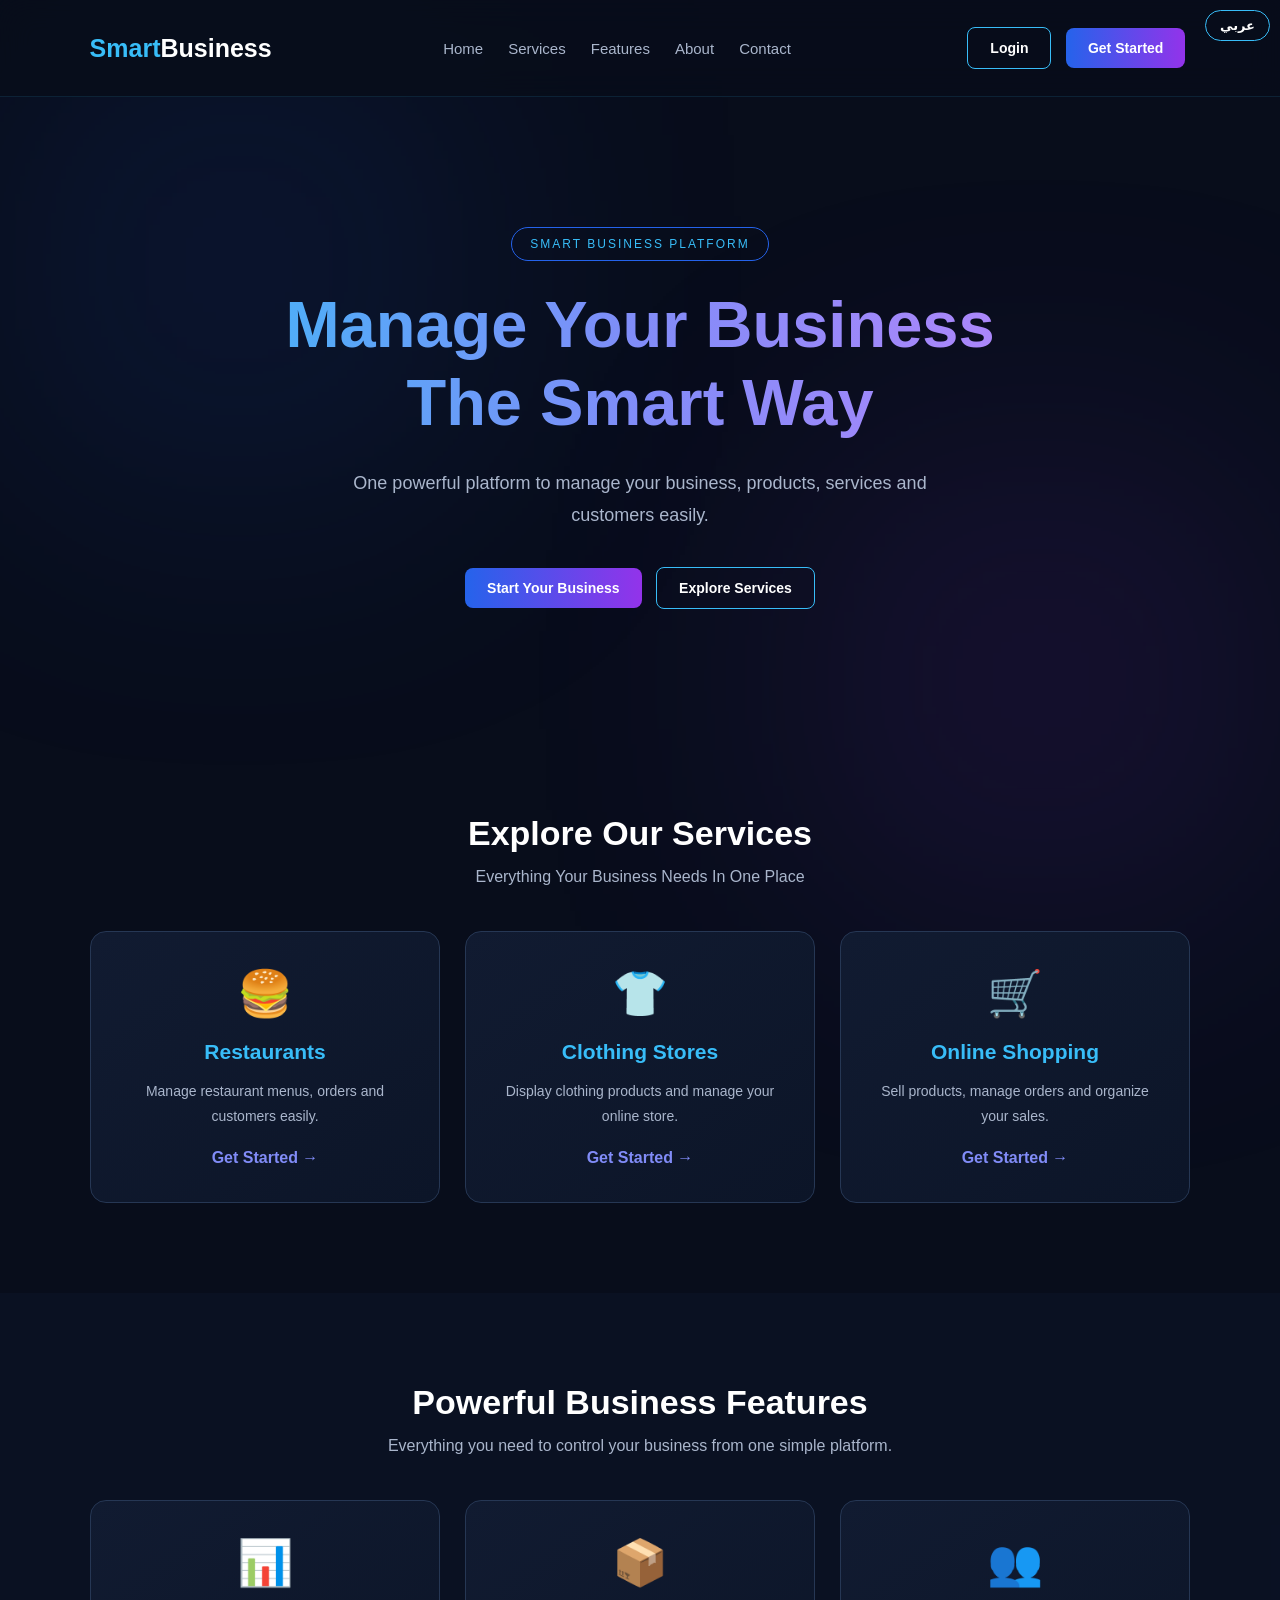
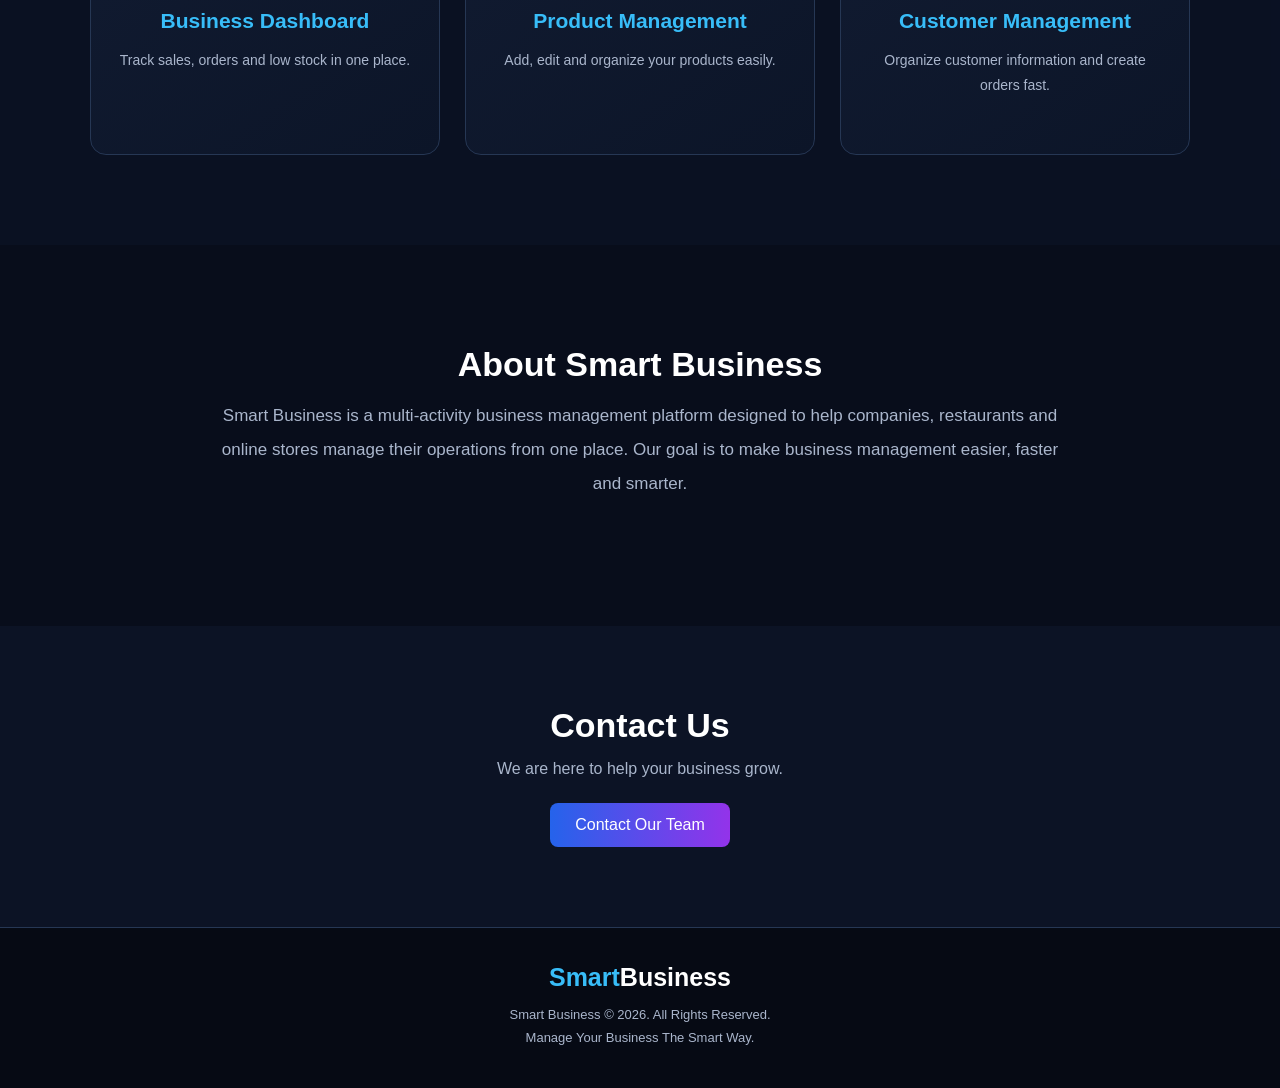
==== commit 623ee5dc: "Add files via upload" ====
--- a/index.html
+++ b/index.html
@@ -1,29 +1,17 @@
-
-
 <!DOCTYPE html>
 <html lang="en">
-
 <head>
     <meta charset="UTF-8">
     <meta name="viewport" content="width=device-width, initial-scale=1.0">
     <meta name="theme-color" content="#080d1b">
-
     <title>Smart Business | Business Management Platform</title>
-
     <meta name="description" content="Smart Business is an all-in-one platform for managing businesses, stores, products and customers.">
-
     <link rel="icon" href="data:image/svg+xml,<svg xmlns=%22http://www.w3.org/2000/svg%22 viewBox=%220 0 100 100%22><text y=%22.9em%22 font-size=%2290%22>📊</text></svg>">
     <link rel="stylesheet" href="style.css">
 </head>
-
 <body id="top">
-
-    <!-- HEADER -->
     <header>
-        <div class="logo">
-            Smart<span>Business</span>
-        </div>
-
+        <div class="logo">Smart<span>Business</span></div>
         <nav aria-label="Main navigation">
             <a href="#top">Home</a>
             <a href="#services">Services</a>
@@ -31,174 +19,88 @@
             <a href="#about">About</a>
             <a href="#contact">Contact</a>
         </nav>
-
         <div class="buttons">
-            <button class="login" aria-label="Go to login page"
-                onclick="window.location.href='login.html'">
-                Login
-            </button>
-
-            <button class="signup" aria-label="Create a new account"
-                onclick="window.location.href='register.html'">
-                Get Started
-            </button>
+            <button class="login" onclick="window.location.href='login.html'">Login</button>
+            <button class="signup" onclick="window.location.href='register.html'">Get Started</button>
         </div>
     </header>
 
-
-    <!-- MAIN -->
     <main>
-
-        <!-- HERO SECTION -->
         <section class="hero">
-
             <span class="tag">SMART BUSINESS PLATFORM</span>
-
-            <h1>
-                Manage Your Business
-                <br>
-                The Smart Way
-            </h1>
-
-            <p>
-                One powerful platform to manage your business,
-                products, services and customers easily.
-            </p>
-
+            <h1>Manage Your Business <br> The Smart Way</h1>
+            <p>One powerful platform to manage your business, products, services and customers easily.</p>
             <div class="hero-buttons">
-
-                <button class="signup"
-                    onclick="window.location.href='register.html'">
-                    Start Your Business
-                </button>
-
-                <button class="login"
-                    onclick="document.getElementById('services').scrollIntoView({behavior:'smooth'})">
-                    Explore Services
-                </button>
-
+                <button class="signup" onclick="window.location.href='register.html'">Start Your Business</button>
+                <button class="login" onclick="document.getElementById('services').scrollIntoView({behavior:'smooth'})">Explore Services</button>
             </div>
-
         </section>
 
-
-        <!-- SERVICES SECTION -->
-        <section class="services" id="services" aria-labelledby="servicesTitle">
-
-            <h2 id="servicesTitle">Explore Our Services</h2>
-
-            <p class="services-text">
-                Everything Your Business Needs In One Place
-            </p>
-
+        <section class="services" id="services">
+            <h2>Explore Our Services</h2>
+            <p class="services-text">Everything Your Business Needs In One Place</p>
             <div class="service-container">
-
                 <div class="service-card">
                     <div class="service-icon" aria-hidden="true">🍔</div>
                     <h3>Restaurants</h3>
                     <p>Manage restaurant menus, orders and customers easily.</p>
                     <a href="register.html">Get Started →</a>
                 </div>
-
                 <div class="service-card">
                     <div class="service-icon" aria-hidden="true">👕</div>
                     <h3>Clothing Stores</h3>
                     <p>Display clothing products and manage your online store.</p>
                     <a href="register.html">Get Started →</a>
                 </div>
-
                 <div class="service-card">
                     <div class="service-icon" aria-hidden="true">🛒</div>
                     <h3>Online Shopping</h3>
                     <p>Sell products, manage orders and organize your sales.</p>
                     <a href="register.html">Get Started →</a>
                 </div>
-
             </div>
-
         </section>
 
-
-        <!-- FEATURES SECTION -->
-        <section id="features" class="features" aria-labelledby="featuresTitle">
-
-            <h2 id="featuresTitle">Powerful Business Features</h2>
-
-            <p>
-                Everything you need to control your business
-                from one simple platform.
-            </p>
-
+        <section id="features" class="features">
+            <h2>Powerful Business Features</h2>
+            <p>Everything you need to control your business from one simple platform.</p>
             <div class="service-container">
-
                 <div class="service-card">
                     <div class="service-icon" aria-hidden="true">📊</div>
                     <h3>Business Dashboard</h3>
                     <p>Track sales, orders and low stock in one place.</p>
                 </div>
-
                 <div class="service-card">
                     <div class="service-icon" aria-hidden="true">📦</div>
                     <h3>Product Management</h3>
                     <p>Add, edit and organize your products easily.</p>
                 </div>
-
                 <div class="service-card">
                     <div class="service-icon" aria-hidden="true">👥</div>
                     <h3>Customer Management</h3>
                     <p>Organize customer information and create orders fast.</p>
                 </div>
-
             </div>
-
         </section>
 
-
-        <!-- ABOUT SECTION -->
-        <section id="about" class="about" aria-labelledby="aboutTitle">
-
-            <h2 id="aboutTitle">About Smart Business</h2>
-
-            <p>
-                Smart Business is a multi-activity business
-                management platform designed to help companies,
-                restaurants and online stores manage their
-                operations from one place.
-                Our goal is to make business management
-                easier, faster and smarter.
-            </p>
-
+        <section id="about" class="about">
+            <h2>About Smart Business</h2>
+            <p>Smart Business is a multi-activity business management platform designed to help companies, restaurants and online stores manage their operations from one place. Our goal is to make business management easier, faster and smarter.</p>
         </section>
 
-
-        <!-- CONTACT SECTION -->
-        <section id="contact" class="contact" aria-labelledby="contactTitle">
-
-            <h2 id="contactTitle">Contact Us</h2>
-
+        <section id="contact" class="contact">
+            <h2>Contact Us</h2>
             <p>We are here to help your business grow.</p>
-
-            <a href="mailto:contact@smartbusiness.com">
-                Contact Our Team
-            </a>
-
+            <a href="mailto:contact@smartbusiness.com">Contact Our Team</a>
         </section>
-
     </main>
 
-
-    <!-- FOOTER -->
     <footer>
-
-        <div class="logo">
-            Smart<span>Business</span>
-        </div>
-
+        <div class="logo">Smart<span>Business</span></div>
         <p>Smart Business © 2026. All Rights Reserved.</p>
-
         <p>Manage Your Business The Smart Way.</p>
-
     </footer>
 
+    <script src="i18n.js"></script>
 </body>
-</html>+</html>
--- a/style.css
+++ b/style.css
@@ -1,24 +1,30 @@
-
 /* =================================
-   SMART BUSINESS - PROFESSIONAL V2
+   SMART BUSINESS - STYLE V3
 ================================= */
+
+:root {
+    --bg: #080d1b;
+    --card: #111b31;
+    --card-dark: #0c1528;
+    --border: #263754;
+    --primary: #38bdf8;
+    --secondary: #818cf8;
+    --blue: #2563eb;
+    --purple: #9333ea;
+    --danger: #f87171;
+    --text: #ffffff;
+    --muted: #aab6cc;
+    --gradient: linear-gradient(90deg, var(--blue), var(--purple));
+}
 
 * {
     margin: 0;
     padding: 0;
     box-sizing: border-box;
+}
+
+html {
     scroll-behavior: smooth;
-}
-
-:root {
-    --bg: #080d1b;
-    --card: #111b31;
-    --border: #263754;
-    --primary: #38bdf8;
-    --secondary: #818cf8;
-    --purple: #9333ea;
-    --text: #ffffff;
-    --muted: #aab6cc;
 }
 
 body {
@@ -30,34 +36,35 @@
     overflow-x: hidden;
 }
 
+:focus-visible {
+    outline: 2px solid var(--primary);
+    outline-offset: 2px;
+}
+
 /* BACKGROUND EFFECTS */
 
-body::before {
-    content: "";
-    position: fixed;
-    width: 350px;
-    height: 350px;
-    background: #2563eb;
-    filter: blur(150px);
-    opacity: 0.2;
-    top: 10%;
-    left: 5%;
-    z-index: -1;
-    pointer-events: none;
-}
-
+body::before,
 body::after {
     content: "";
     position: fixed;
     width: 350px;
     height: 350px;
-    background: #9333ea;
     filter: blur(150px);
     opacity: 0.2;
+    z-index: -1;
+    pointer-events: none;
+}
+
+body::before {
+    background: var(--blue);
+    top: 10%;
+    left: 5%;
+}
+
+body::after {
+    background: var(--purple);
     bottom: 5%;
     right: 5%;
-    z-index: -1;
-    pointer-events: none;
 }
 
 /* HEADER */
@@ -127,11 +134,7 @@
 }
 
 .signup {
-    background: linear-gradient(
-        90deg,
-        #2563eb,
-        #9333ea
-    );
+    background: var(--gradient);
     border: none;
     color: white;
 }
@@ -158,7 +161,7 @@
 .tag {
     display: inline-block;
     color: var(--primary);
-    border: 1px solid #2563eb;
+    border: 1px solid var(--blue);
     padding: 9px 18px;
     border-radius: 30px;
     font-size: 12px;
@@ -171,14 +174,7 @@
     font-weight: 800;
     line-height: 1.2;
     margin-bottom: 25px;
-
-    background: linear-gradient(
-        90deg,
-        #38bdf8,
-        #818cf8,
-        #c084fc
-    );
-
+    background: linear-gradient(90deg, #38bdf8, #818cf8, #c084fc);
     -webkit-background-clip: text;
     background-clip: text;
     color: transparent;
@@ -196,7 +192,7 @@
     margin-top: 25px;
 }
 
-/* SERVICES */
+/* SERVICES + FEATURES */
 
 .services,
 .features {
@@ -227,12 +223,7 @@
 }
 
 .service-card {
-    background: linear-gradient(
-        145deg,
-        #111b31,
-        #0c1528
-    );
-
+    background: linear-gradient(145deg, var(--card), var(--card-dark));
     border: 1px solid var(--border);
     padding: 35px 25px;
     border-radius: 16px;
@@ -273,8 +264,6 @@
     color: var(--primary);
 }
 
-/* FEATURES */
-
 .features {
     background: rgba(17, 27, 49, 0.35);
 }
@@ -315,11 +304,7 @@
     color: white;
     text-decoration: none;
     border-radius: 8px;
-    background: linear-gradient(
-        90deg,
-        #2563eb,
-        #9333ea
-    );
+    background: var(--gradient);
 }
 
 /* FOOTER */
@@ -370,7 +355,8 @@
     margin: 18px 0 8px;
 }
 
-.login-container input {
+.login-container input,
+.login-container select {
     width: 100%;
     padding: 14px;
     border-radius: 8px;
@@ -381,13 +367,24 @@
     font-size: 15px;
 }
 
-.login-container input:focus {
+.login-container input:focus,
+.login-container select:focus {
     border-color: var(--primary);
+}
+
+.login-container select option {
+    background: var(--card);
+    color: white;
 }
 
 .login-container button {
     width: 100%;
     margin: 25px 0 10px;
+}
+
+.login-container #formError {
+    margin: 15px 0 0;
+    color: var(--danger);
 }
 
 .back-home {
@@ -467,88 +464,14 @@
     }
 }
 
-/* REGISTER SELECT FIELD */
-
-.login-container select {
-    width: 100%;
-    padding: 14px;
-    border-radius: 8px;
-    border: 1px solid #263754;
-    background: #080d1b;
-    color: white;
-    outline: none;
-    font-size: 15px;
-    margin-top: 5px;
-}
-
-.login-container select:focus {
-    border-color: #38bdf8;
-}
-
-.login-container select option {
-    background: #111b31;
-    color: white;
-}
-
-.dashboard {
-    padding: 30px;
-}
-
-.dashboard h1 {
-    color: #1e293b;
-}
-
-.stats {
-    display: grid;
-    grid-template-columns: repeat(2, 1fr);
-    gap: 20px;
-    margin-top: 30px;
-}
-
-.card {
-    background: white;
-    padding: 25px;
-    border-radius: 12px;
-    box-shadow: 0 3px 10px rgba(0,0,0,0.1);
-}
-
-.card h3 {
-    color: #64748b;
-}
-
-.card h2 {
-    color: #2563eb;
-}
-
-.products-section {
-    background: white;
-    margin-top: 30px;
-    padding: 25px;
-    border-radius: 12px;
-}
-
-.products-section input {
-    padding: 12px;
-    margin: 10px 0;
-    width: 60%;
-}
-
-.products-section button {
-    padding: 12px 20px;
-    background: #2563eb;
-    color: white;
-    border: none;
-    border-radius: 6px;
-}
-
-.products-section li {
-    padding: 10px;
-}
-
-@media (max-width: 600px) {
-    .stats {
-        grid-template-columns: 1fr;
-    }
-}
-:focus-visible { outline: 2px solid var(--primary); outline-offset: 2px; }
-@media (prefers-reduced-motion: reduce) { * { scroll-behavior: auto !important; transition: none !important; } } 
+/* ACCESSIBILITY */
+
+@media (prefers-reduced-motion: reduce) {
+    html {
+        scroll-behavior: auto;
+    }
+
+    * {
+        transition: none !important;
+    }
+}
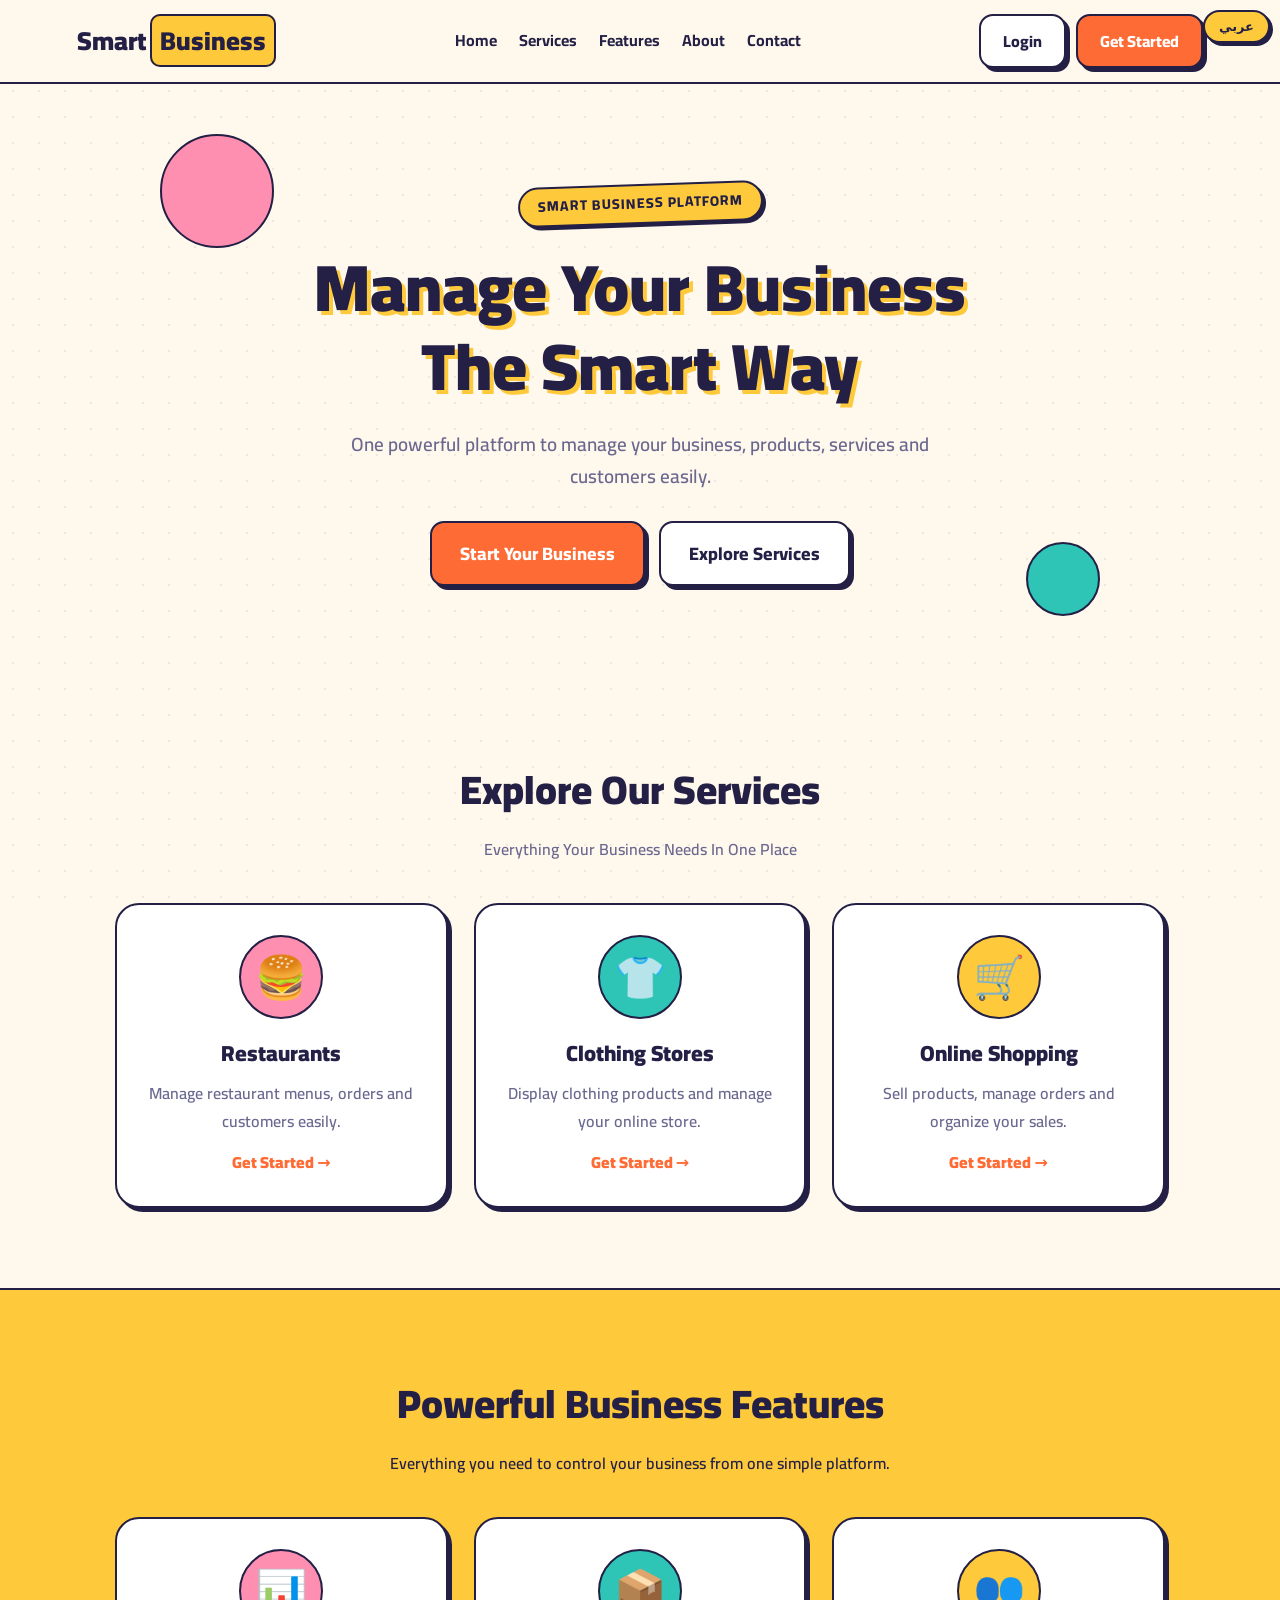
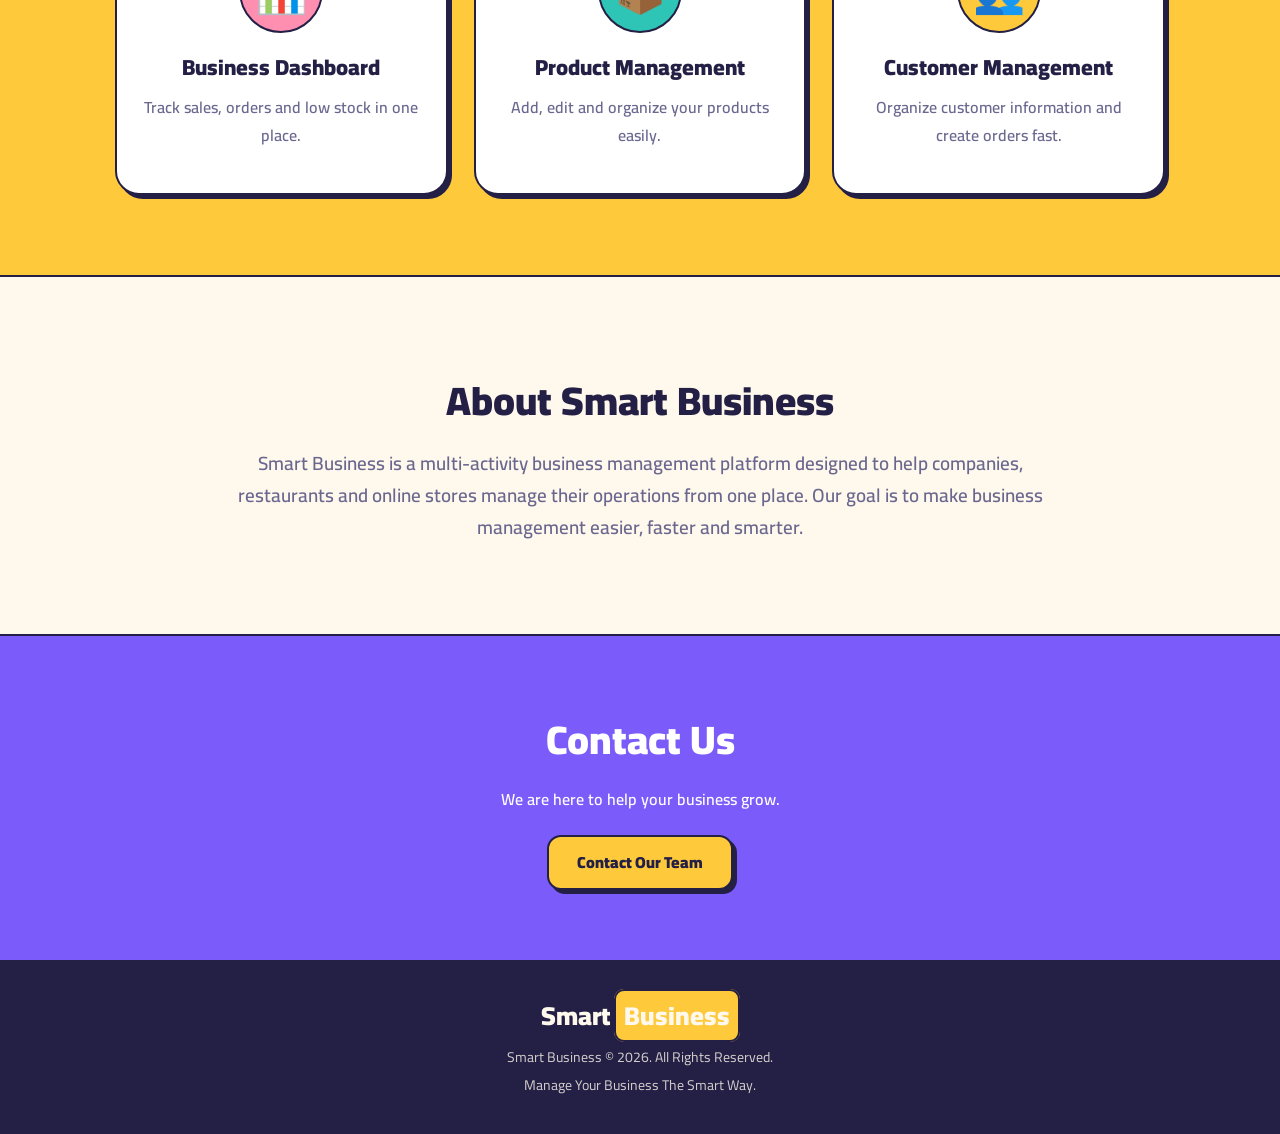
==== commit 0efa829a: "Add files via upload" ====
--- a/index.html
+++ b/index.html
@@ -3,11 +3,16 @@
 <head>
     <meta charset="UTF-8">
     <meta name="viewport" content="width=device-width, initial-scale=1.0">
-    <meta name="theme-color" content="#080d1b">
+    <meta name="theme-color" content="#FFF8EC">
     <title>Smart Business | Business Management Platform</title>
     <meta name="description" content="Smart Business is an all-in-one platform for managing businesses, stores, products and customers.">
     <link rel="icon" href="data:image/svg+xml,<svg xmlns=%22http://www.w3.org/2000/svg%22 viewBox=%220 0 100 100%22><text y=%22.9em%22 font-size=%2290%22>📊</text></svg>">
-    <link rel="stylesheet" href="style.css">
+    <link rel="preconnect" href="https://fonts.googleapis.com">
+<link rel="preconnect" href="https://fonts.gstatic.com" crossorigin>
+<link href="https://fonts.googleapis.com/css2?family=Cairo:wght@400;600;700;800;900&display=swap" rel="stylesheet">
+<link rel="stylesheet" href="style.css">
+<link rel="manifest" href="manifest.json">
+<link rel="apple-touch-icon" href="icon-192.png">
 </head>
 <body id="top">
     <header>
--- a/style.css
+++ b/style.css
@@ -1,477 +1,78 @@
-/* =================================
-   SMART BUSINESS - STYLE V3
-================================= */
+/* SMART BUSINESS - JOYFUL THEME */
+:root{--bg:#FFF8EC;--ink:#231F45;--mute:#6B6890;--tang:#FF6B35;--sun:#FFC93C;--mint:#2EC4B6;--grape:#7B5CFA;--pink:#FF8FB1;--sh:4px 4px 0 var(--ink)}
+*{box-sizing:border-box;margin:0;padding:0}
+html{scroll-behavior:smooth}
+body{font-family:"Cairo",system-ui,"Segoe UI",Arial,sans-serif;background:var(--bg);color:var(--ink);line-height:1.7;text-align:center;overflow-x:hidden}
+body::before{content:"";position:fixed;inset:0;background-image:radial-gradient(var(--ink) 1px,transparent 1.6px);background-size:26px 26px;opacity:.07;z-index:-1;pointer-events:none}
+:focus-visible{outline:3px solid var(--grape);outline-offset:3px}
 
-:root {
-    --bg: #080d1b;
-    --card: #111b31;
-    --card-dark: #0c1528;
-    --border: #263754;
-    --primary: #38bdf8;
-    --secondary: #818cf8;
-    --blue: #2563eb;
-    --purple: #9333ea;
-    --danger: #f87171;
-    --text: #ffffff;
-    --muted: #aab6cc;
-    --gradient: linear-gradient(90deg, var(--blue), var(--purple));
+header{position:sticky;top:0;z-index:20;display:flex;justify-content:space-between;align-items:center;flex-wrap:wrap;gap:14px;padding:14px 6%;background:var(--bg);border-bottom:2px solid var(--ink)}
+.logo{font-size:26px;font-weight:900;color:var(--ink)}
+.logo span{background:var(--sun);border:2px solid var(--ink);border-radius:10px;padding:0 8px;margin-inline-start:4px}
+nav{display:flex;gap:22px;flex-wrap:wrap;justify-content:center}
+nav a{color:var(--ink);text-decoration:none;font-weight:700;font-size:16px}
+nav a:hover{color:var(--tang)}
+.buttons{display:flex;gap:10px}
+
+button{font-family:inherit;font-weight:800;font-size:16px;border:2px solid var(--ink);border-radius:14px;padding:10px 22px;cursor:pointer;box-shadow:var(--sh);transition:transform .15s,box-shadow .15s;color:var(--ink);background:#fff}
+button:hover{transform:translate(-2px,-2px);box-shadow:6px 6px 0 var(--ink)}
+button:active{transform:translate(4px,4px);box-shadow:0 0 0 var(--ink)}
+.signup{background:var(--tang);color:#fff}
+.login{background:#fff}
+
+main p{margin-bottom:22px}
+.hero{position:relative;max-width:1000px;margin:auto;padding:100px 20px 90px}
+.hero::before,.hero::after{content:"";position:absolute;border:2px solid var(--ink);border-radius:50%;z-index:-1}
+.hero::before{width:110px;height:110px;background:var(--pink);top:50px;inset-inline-start:2%}
+.hero::after{width:70px;height:70px;background:var(--mint);bottom:60px;inset-inline-end:4%}
+.tag{display:inline-block;background:var(--sun);border:2px solid var(--ink);border-radius:30px;padding:6px 18px;font-weight:800;font-size:14px;letter-spacing:1px;transform:rotate(-2deg);box-shadow:3px 3px 0 var(--ink);margin-bottom:24px}
+h1{font-size:clamp(34px,7vw,66px);font-weight:900;line-height:1.2;margin-bottom:22px;text-shadow:4px 4px 0 var(--sun)}
+.hero p{max-width:620px;margin:0 auto 28px;color:var(--mute);font-size:19px;font-weight:600}
+.hero-buttons{display:flex;gap:14px;justify-content:center;flex-wrap:wrap}
+.hero-buttons button{padding:14px 28px;font-size:18px}
+
+.services,.features{padding:80px 6%}
+h2{font-size:clamp(28px,5vw,40px);font-weight:900;margin-bottom:12px}
+.services-text,.features>p{color:var(--mute);font-weight:600;margin-bottom:40px}
+.service-container{display:grid;grid-template-columns:repeat(3,1fr);gap:26px;max-width:1050px;margin:auto}
+.service-card{background:#fff;border:2px solid var(--ink);border-radius:24px;padding:30px 22px;box-shadow:var(--sh);transition:transform .2s}
+.service-card:hover{transform:translate(-3px,-3px) rotate(-1deg)}
+.service-icon{width:84px;height:84px;margin:0 auto 16px;display:grid;place-items:center;font-size:42px;border:2px solid var(--ink);border-radius:50%;background:var(--pink)}
+.service-card:nth-child(2) .service-icon{background:var(--mint)}
+.service-card:nth-child(3) .service-icon{background:var(--sun)}
+.service-card h3{font-size:22px;font-weight:900;margin-bottom:8px}
+.service-card p{color:var(--mute);font-weight:600;margin-bottom:14px}
+.service-card a{color:var(--tang);font-weight:900;text-decoration:none}
+.features{background:var(--sun);border-block:2px solid var(--ink)}
+.features>p{color:var(--ink)}
+
+.about{max-width:860px;margin:auto;padding:90px 20px}
+.about p{font-size:19px;font-weight:600;color:var(--mute);margin-bottom:0}
+.contact{background:var(--grape);color:#fff;border-block:2px solid var(--ink);padding:70px 20px}
+.contact p{color:#fff;font-weight:600}
+.contact a{display:inline-block;background:var(--sun);color:var(--ink);border:2px solid var(--ink);border-radius:14px;padding:12px 28px;font-weight:900;text-decoration:none;box-shadow:var(--sh)}
+
+footer{background:var(--ink);color:var(--bg);padding:32px 20px}
+footer .logo{color:var(--bg);margin-bottom:8px}
+footer p{font-size:14px;margin:4px 0;opacity:.8}
+
+.login-container{width:92%;max-width:440px;margin:50px auto;padding:34px 26px;background:#fff;border:2px solid var(--ink);border-radius:26px;box-shadow:8px 8px 0 var(--ink);text-align:start}
+.login-container .logo{text-align:center;margin-bottom:10px}
+.login-container h1{font-size:32px;text-shadow:3px 3px 0 var(--sun);margin-bottom:8px}
+.login-container p{color:var(--mute);font-weight:600;margin-bottom:18px}
+.login-container label{display:block;font-weight:800;margin:16px 0 6px}
+.login-container input,.login-container select{width:100%;padding:13px;border:2px solid var(--ink);border-radius:12px;background:var(--bg);color:var(--ink);font:inherit;font-weight:600;font-size:16px;outline:none}
+.login-container input:focus,.login-container select:focus{box-shadow:4px 4px 0 var(--mint)}
+.login-container button{width:100%;margin:18px 0 6px}
+#formError{color:#C1121F!important;font-weight:700;background:#FFE3E8;border:2px solid #C1121F;border-radius:10px;padding:8px 12px}
+.back-home{text-align:center;margin-top:14px;font-weight:700}
+.back-home a{color:var(--grape);text-decoration:none;font-weight:900}
+
+@media(max-width:900px){.service-container{grid-template-columns:1fr 1fr}}
+@media(max-width:650px){
+ header{flex-direction:column;padding:12px}
+ .hero{padding:70px 16px 60px}.hero::before,.hero::after{display:none}
+ .service-container{grid-template-columns:1fr}
+ .services,.features{padding:60px 16px}
 }
-
-* {
-    margin: 0;
-    padding: 0;
-    box-sizing: border-box;
-}
-
-html {
-    scroll-behavior: smooth;
-}
-
-body {
-    font-family: Arial, sans-serif;
-    background: var(--bg);
-    color: var(--text);
-    min-height: 100vh;
-    text-align: center;
-    overflow-x: hidden;
-}
-
-:focus-visible {
-    outline: 2px solid var(--primary);
-    outline-offset: 2px;
-}
-
-/* BACKGROUND EFFECTS */
-
-body::before,
-body::after {
-    content: "";
-    position: fixed;
-    width: 350px;
-    height: 350px;
-    filter: blur(150px);
-    opacity: 0.2;
-    z-index: -1;
-    pointer-events: none;
-}
-
-body::before {
-    background: var(--blue);
-    top: 10%;
-    left: 5%;
-}
-
-body::after {
-    background: var(--purple);
-    bottom: 5%;
-    right: 5%;
-}
-
-/* HEADER */
-
-header {
-    position: relative;
-    width: 100%;
-    padding: 22px 7%;
-    display: flex;
-    justify-content: space-between;
-    align-items: center;
-    flex-wrap: wrap;
-    gap: 20px;
-    background: rgba(8, 13, 27, 0.85);
-    border-bottom: 1px solid rgba(56, 189, 248, 0.12);
-    backdrop-filter: blur(15px);
-}
-
-.logo {
-    font-size: 25px;
-    font-weight: bold;
-    color: var(--primary);
-}
-
-.logo span {
-    color: white;
-}
-
-nav {
-    display: flex;
-    gap: 25px;
-    flex-wrap: wrap;
-}
-
-nav a {
-    color: var(--muted);
-    text-decoration: none;
-    font-size: 15px;
-    transition: 0.3s;
-}
-
-nav a:hover {
-    color: var(--primary);
-}
-
-/* BUTTONS */
-
-button {
-    padding: 12px 22px;
-    border-radius: 8px;
-    cursor: pointer;
-    font-size: 14px;
-    font-weight: bold;
-    margin: 5px;
-    transition: 0.3s;
-}
-
-button:hover {
-    transform: translateY(-3px);
-    opacity: 0.9;
-}
-
-.login {
-    background: transparent;
-    border: 1px solid var(--primary);
-    color: white;
-}
-
-.signup {
-    background: var(--gradient);
-    border: none;
-    color: white;
-}
-
-/* MAIN */
-
-main {
-    width: 100%;
-    margin: auto;
-}
-
-main p {
-    margin-bottom: 25px;
-}
-
-/* HERO */
-
-.hero {
-    padding: 130px 20px 110px;
-    max-width: 1100px;
-    margin: auto;
-}
-
-.tag {
-    display: inline-block;
-    color: var(--primary);
-    border: 1px solid var(--blue);
-    padding: 9px 18px;
-    border-radius: 30px;
-    font-size: 12px;
-    margin-bottom: 25px;
-    letter-spacing: 2px;
-}
-
-h1 {
-    font-size: clamp(32px, 7vw, 65px);
-    font-weight: 800;
-    line-height: 1.2;
-    margin-bottom: 25px;
-    background: linear-gradient(90deg, #38bdf8, #818cf8, #c084fc);
-    -webkit-background-clip: text;
-    background-clip: text;
-    color: transparent;
-}
-
-.hero p {
-    max-width: 650px;
-    margin: 0 auto 30px;
-    color: var(--muted);
-    font-size: 18px;
-    line-height: 1.8;
-}
-
-.hero-buttons {
-    margin-top: 25px;
-}
-
-/* SERVICES + FEATURES */
-
-.services,
-.features {
-    width: 100%;
-    padding: 90px 7%;
-}
-
-.services h2,
-.features h2,
-.about h2,
-.contact h2 {
-    font-size: 34px;
-    margin-bottom: 15px;
-    color: white;
-}
-
-.services-text {
-    color: var(--muted);
-    margin-bottom: 45px;
-}
-
-.service-container {
-    display: grid;
-    grid-template-columns: repeat(3, 1fr);
-    gap: 25px;
-    max-width: 1100px;
-    margin: auto;
-}
-
-.service-card {
-    background: linear-gradient(145deg, var(--card), var(--card-dark));
-    border: 1px solid var(--border);
-    padding: 35px 25px;
-    border-radius: 16px;
-    transition: 0.3s;
-}
-
-.service-card:hover {
-    transform: translateY(-8px);
-    border-color: var(--primary);
-    box-shadow: 0 15px 35px rgba(56, 189, 248, 0.08);
-}
-
-.service-icon {
-    font-size: 45px;
-    margin-bottom: 20px;
-}
-
-.service-card h3 {
-    color: var(--primary);
-    margin-bottom: 15px;
-    font-size: 21px;
-}
-
-.service-card p {
-    color: var(--muted);
-    font-size: 14px;
-    line-height: 1.8;
-    margin-bottom: 20px;
-}
-
-.service-card a {
-    color: var(--secondary);
-    text-decoration: none;
-    font-weight: bold;
-}
-
-.service-card a:hover {
-    color: var(--primary);
-}
-
-.features {
-    background: rgba(17, 27, 49, 0.35);
-}
-
-.features > p {
-    color: var(--muted);
-    margin-bottom: 45px;
-}
-
-/* ABOUT */
-
-.about {
-    padding: 100px 20px;
-    max-width: 900px;
-    margin: auto;
-}
-
-.about p {
-    color: var(--muted);
-    line-height: 2;
-    font-size: 17px;
-}
-
-/* CONTACT */
-
-.contact {
-    padding: 80px 20px;
-    background: rgba(17, 27, 49, 0.5);
-}
-
-.contact p {
-    color: var(--muted);
-}
-
-.contact a {
-    display: inline-block;
-    padding: 13px 25px;
-    color: white;
-    text-decoration: none;
-    border-radius: 8px;
-    background: var(--gradient);
-}
-
-/* FOOTER */
-
-footer {
-    padding: 35px 20px;
-    background: #060a14;
-    border-top: 1px solid var(--border);
-}
-
-footer .logo {
-    margin-bottom: 15px;
-}
-
-footer p {
-    font-size: 13px;
-    color: var(--muted);
-    margin: 8px 0;
-}
-
-/* LOGIN AND REGISTER */
-
-.login-container {
-    width: 90%;
-    max-width: 430px;
-    margin: 70px auto;
-    padding: 40px 30px;
-    background: var(--card);
-    border: 1px solid var(--border);
-    border-radius: 18px;
-    text-align: left;
-}
-
-.login-container h1 {
-    font-size: 32px;
-    margin-bottom: 15px;
-}
-
-.login-container p {
-    font-size: 14px;
-    color: var(--muted);
-    margin-bottom: 25px;
-}
-
-.login-container label {
-    display: block;
-    color: white;
-    margin: 18px 0 8px;
-}
-
-.login-container input,
-.login-container select {
-    width: 100%;
-    padding: 14px;
-    border-radius: 8px;
-    border: 1px solid var(--border);
-    background: var(--bg);
-    color: white;
-    outline: none;
-    font-size: 15px;
-}
-
-.login-container input:focus,
-.login-container select:focus {
-    border-color: var(--primary);
-}
-
-.login-container select option {
-    background: var(--card);
-    color: white;
-}
-
-.login-container button {
-    width: 100%;
-    margin: 25px 0 10px;
-}
-
-.login-container #formError {
-    margin: 15px 0 0;
-    color: var(--danger);
-}
-
-.back-home {
-    text-align: center;
-    margin-top: 20px;
-}
-
-.back-home a {
-    color: var(--primary);
-    text-decoration: none;
-}
-
-/* RESPONSIVE DESIGN */
-
-@media (max-width: 900px) {
-    header {
-        padding: 20px 4%;
-    }
-
-    nav {
-        gap: 15px;
-    }
-
-    .service-container {
-        grid-template-columns: repeat(2, 1fr);
-    }
-}
-
-@media (max-width: 650px) {
-    header {
-        flex-direction: column;
-        justify-content: center;
-        padding: 20px 12px;
-    }
-
-    nav {
-        justify-content: center;
-        gap: 15px;
-    }
-
-    nav a {
-        font-size: 13px;
-    }
-
-    .buttons {
-        display: flex;
-        justify-content: center;
-        flex-wrap: wrap;
-    }
-
-    .hero {
-        padding: 85px 18px 70px;
-    }
-
-    .hero p {
-        font-size: 15px;
-    }
-
-    .service-container {
-        grid-template-columns: 1fr;
-    }
-
-    .services,
-    .features {
-        padding: 65px 18px;
-    }
-
-    .services h2,
-    .features h2,
-    .about h2,
-    .contact h2 {
-        font-size: 27px;
-    }
-
-    .login-container {
-        padding: 30px 20px;
-    }
-}
-
-/* ACCESSIBILITY */
-
-@media (prefers-reduced-motion: reduce) {
-    html {
-        scroll-behavior: auto;
-    }
-
-    * {
-        transition: none !important;
-    }
-}+@media(prefers-reduced-motion:reduce){*{transition:none!important;scroll-behavior:auto!important}}
